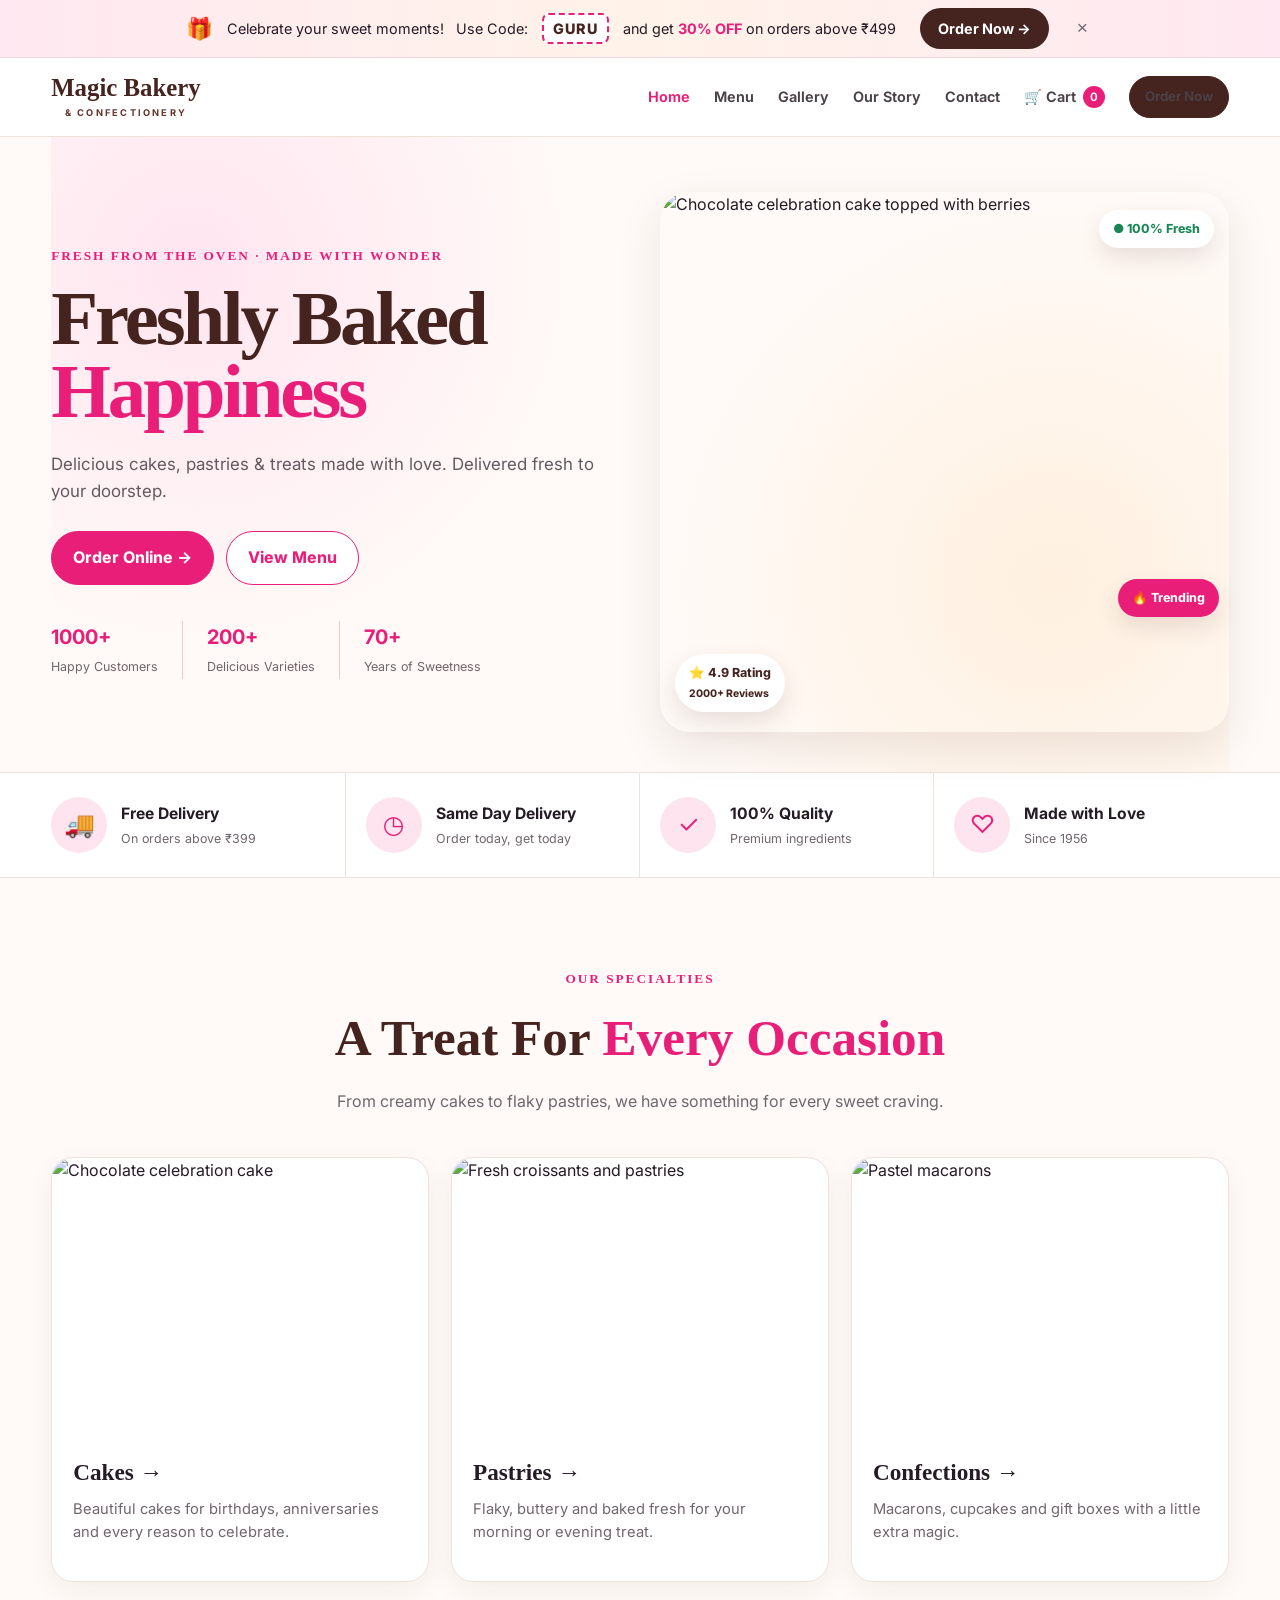
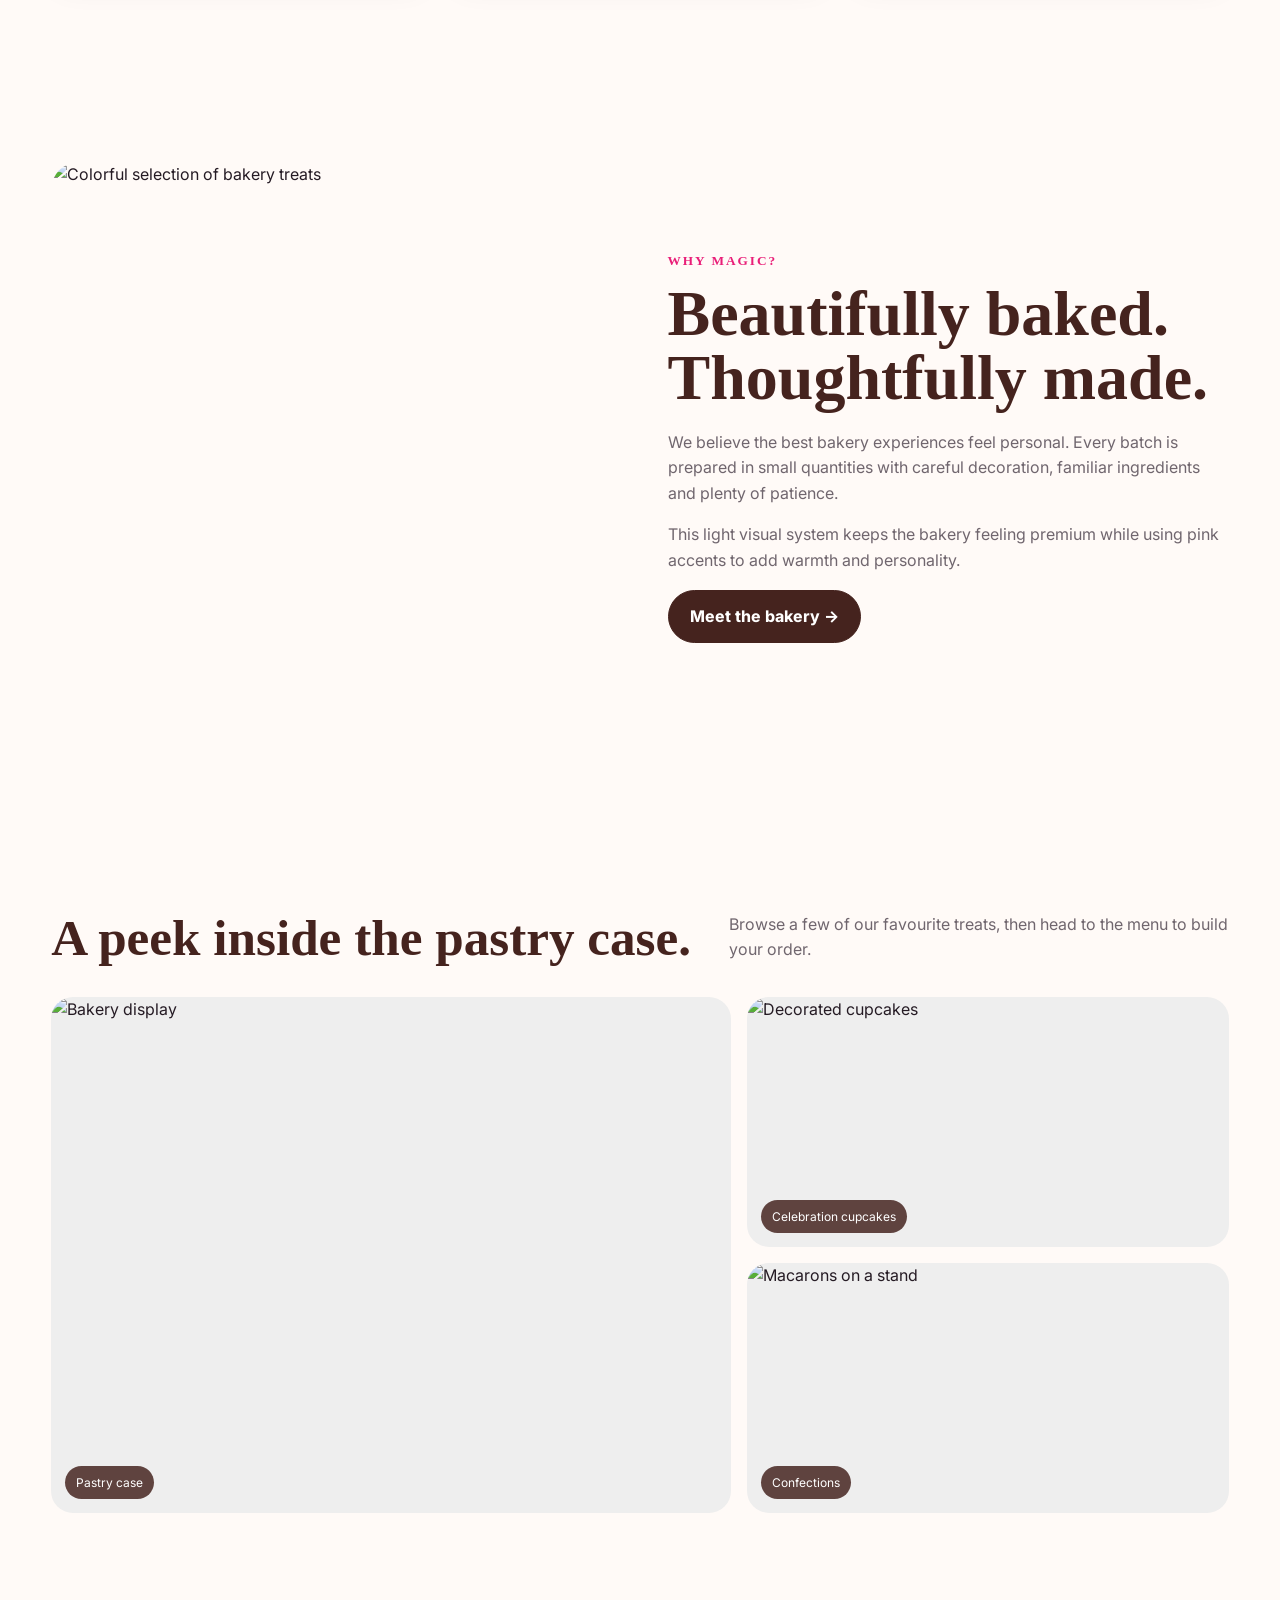
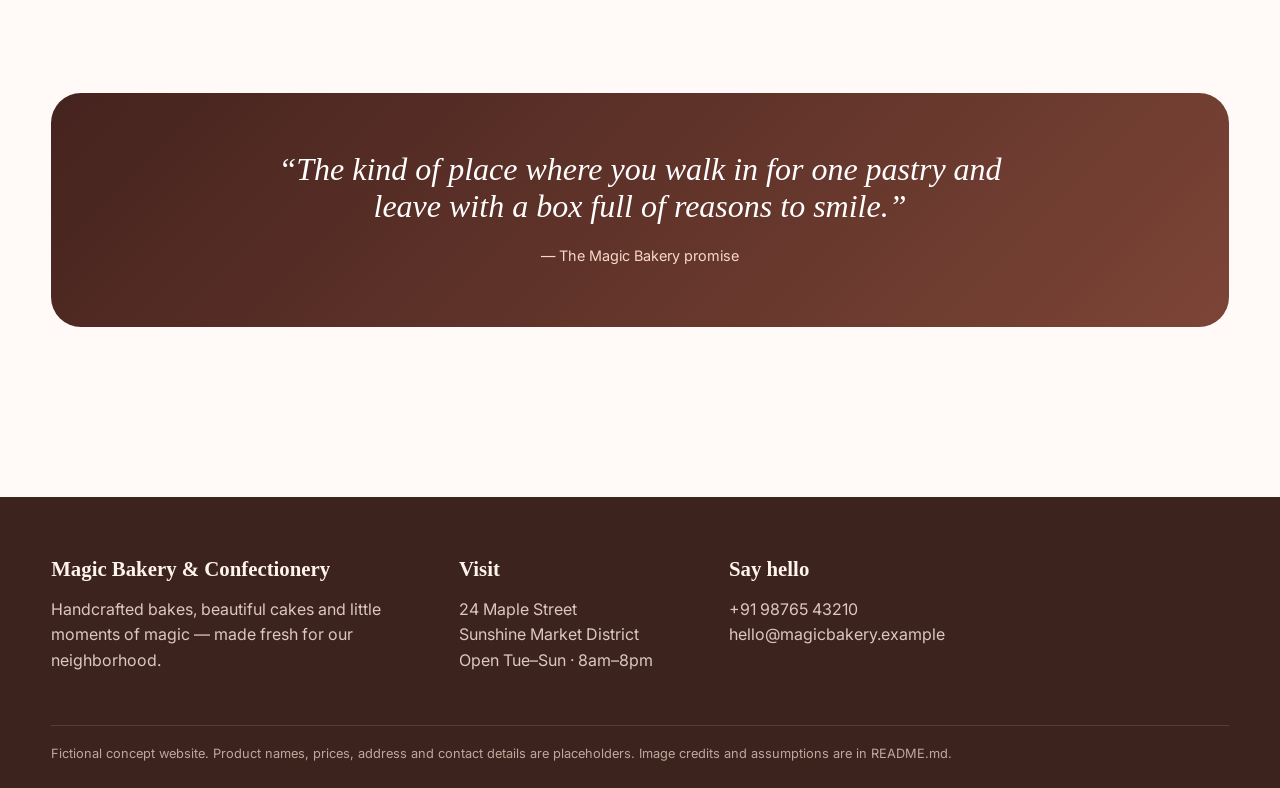
==== index.html @ f453bc84 "initial commit" ====
<!doctype html>
<html lang="en">

<head>
    <meta charset="utf-8">
    <meta name="viewport" content="width=device-width,initial-scale=1">
    <meta name="description"
        content="Magic Bakery & Confectionery — freshly baked happiness, cakes, pastries and sweet treats.">
    <title>Home | Magic Bakery & Confectionery</title>
    <link rel="preconnect" href="https://fonts.googleapis.com">
    <link rel="preconnect" href="https://fonts.gstatic.com" crossorigin>
    <link href="https://fonts.googleapis.com/css2?family=Inter:wght@400;500;600;700;800&display=swap" rel="stylesheet">
    <link rel="stylesheet" href="assets/styles.css">
</head>

<body>
    <div class="coupon-bar">
        <div class="container coupon-inner"><span class="coupon-icon">🎁</span><span>Celebrate your sweet moments!
                &nbsp; Use Code:</span><span class="coupon-code">GURU</span><span>and get <strong>30% OFF</strong> on
                orders above ₹499</span><a class="coupon-order" href="menu.html">Order Now →</a><button id="closeCoupon"
                class="coupon-close" aria-label="Close offer">×</button></div>
    </div>
    <header class="site-header">
        <nav class="nav container" aria-label="Main navigation">
            <a class="brand" href="index.html">Magic Bakery <small>& Confectionery</small></a><button class="nav-toggle"
                aria-label="Open menu" aria-expanded="false">☰</button>
            <div class="nav-links"><a class="active" href="index.html">Home</a><a class="" href="menu.html">Menu</a><a
                    class="" href="gallery.html">Gallery</a><a class="" href="about.html">Our Story</a><a class=""
                    href="contact.html">Contact</a><a class="cart-link " href="cart.html">🛒 Cart <span
                        class="cart-count">0</span></a><a class="btn small" href="contact.html">Order Now</a></div>
        </nav>
    </header>
    <main>
        <section class="hero container">
            <div class="hero-copy">
                <div class="eyebrow">Fresh from the oven · Made with wonder</div>
                <h1>Freshly Baked <em>Happiness</em></h1>
                <p>Delicious cakes, pastries & treats made with love. Delivered fresh to your doorstep.</p>
                <div class="actions"><a class="btn pink" href="menu.html">Order Online →</a><a class="btn alt"
                        href="menu.html">View Menu</a></div>
                <div class="stats">
                    <div class="stat"><strong>1000+</strong><span>Happy Customers</span></div>
                    <div class="stat"><strong>200+</strong><span>Delicious Varieties</span></div>
                    <div class="stat"><strong>70+</strong><span>Years of Sweetness</span></div>
                </div>
            </div>
            <div class="hero-visual"><img
                    src="https://images.pexels.com/photos/21820905/pexels-photo-21820905.jpeg?cs=srgb&dl=pexels-beyza-555707524-21820905.jpg&fm=jpg"
                    alt="Chocolate celebration cake topped with berries"><span class="badge fresh">● 100%
                    Fresh</span><span class="badge trending">🔥 Trending</span><span class="badge rating">⭐ 4.9
                    Rating<br><small>2000+ Reviews</small></span></div>
        </section>
        <section class="benefits">
            <div class="container benefit-grid">
                <div class="benefit">
                    <div class="benefit-icon">🚚</div>
                    <div><strong>Free Delivery</strong><span>On orders above ₹399</span></div>
                </div>
                <div class="benefit">
                    <div class="benefit-icon">◷</div>
                    <div><strong>Same Day Delivery</strong><span>Order today, get today</span></div>
                </div>
                <div class="benefit">
                    <div class="benefit-icon">✓</div>
                    <div><strong>100% Quality</strong><span>Premium ingredients</span></div>
                </div>
                <div class="benefit">
                    <div class="benefit-icon">♡</div>
                    <div><strong>Made with Love</strong><span>Since 1956</span></div>
                </div>
            </div>
        </section>
        <section class="section container">
            <div class="kicker">
                <div class="eyebrow">Our Specialties</div>
                <h2>A Treat For <span>Every Occasion</span></h2>
                <p>From creamy cakes to flaky pastries, we have something for every sweet craving.</p>
            </div>
            <div class="cards">
                <article class="card"><img
                        src="https://images.pexels.com/photos/21820905/pexels-photo-21820905.jpeg?cs=srgb&dl=pexels-beyza-555707524-21820905.jpg&fm=jpg"
                        alt="Chocolate celebration cake">
                    <div class="card-body">
                        <h3>Cakes →</h3>
                        <p>Beautiful cakes for birthdays, anniversaries and every reason to celebrate.</p>
                    </div>
                </article>
                <article class="card"><img
                        src="https://images.pexels.com/photos/34104123/pexels-photo-34104123.png?cs=srgb&dl=pexels-aleson-padilha-945919991-34104123.jpg&fm=jpg"
                        alt="Fresh croissants and pastries">
                    <div class="card-body">
                        <h3>Pastries →</h3>
                        <p>Flaky, buttery and baked fresh for your morning or evening treat.</p>
                    </div>
                </article>
                <article class="card"><img
                        src="https://images.pexels.com/photos/8601847/pexels-photo-8601847.jpeg?cs=srgb&dl=pexels-76505859-8601847.jpg&fm=jpg"
                        alt="Pastel macarons">
                    <div class="card-body">
                        <h3>Confections →</h3>
                        <p>Macarons, cupcakes and gift boxes with a little extra magic.</p>
                    </div>
                </article>
            </div>
        </section>
        <section class="section container">
            <div class="feature"><img
                    src="https://images.pexels.com/photos/8253100/pexels-photo-8253100.jpeg?cs=srgb&dl=pexels-danielnouri-8253100.jpg&fm=jpg"
                    alt="Colorful selection of bakery treats">
                <div class="feature-copy">
                    <div class="eyebrow">Why Magic?</div>
                    <h2>Beautifully baked. Thoughtfully made.</h2>
                    <p>We believe the best bakery experiences feel personal. Every batch is prepared in small quantities
                        with careful decoration, familiar ingredients and plenty of patience.</p>
                    <p>This light visual system keeps the bakery feeling premium while using pink accents to add warmth
                        and personality.</p><a class="btn" href="about.html">Meet the bakery →</a>
                </div>
            </div>
        </section>
        <section class="section container">
            <div class="section-head">
                <h2>A peek inside the pastry case.</h2>
                <p>Browse a few of our favourite treats, then head to the menu to build your order.</p>
            </div>
            <div class="gallery">
                <figure><img
                        src="https://images.pexels.com/photos/8253100/pexels-photo-8253100.jpeg?cs=srgb&dl=pexels-danielnouri-8253100.jpg&fm=jpg"
                        alt="Bakery display">
                    <figcaption>Pastry case</figcaption>
                </figure>
                <figure><img
                        src="https://images.pexels.com/photos/3983706/pexels-photo-3983706.jpeg?cs=srgb&dl=pexels-gustavo-fring-3983706.jpg&fm=jpg"
                        alt="Decorated cupcakes">
                    <figcaption>Celebration cupcakes</figcaption>
                </figure>
                <figure><img
                        src="https://images.pexels.com/photos/575586/pexels-photo-575586.jpeg?cs=srgb&dl=pexels-mat-brown-150387-575586.jpg&fm=jpg"
                        alt="Macarons on a stand">
                    <figcaption>Confections</figcaption>
                </figure>
            </div>
        </section>
        <section class="section container">
            <div class="quote">
                <p>“The kind of place where you walk in for one pastry and leave with a box full of reasons to smile.”
                </p><span>— The Magic Bakery promise</span>
            </div>
        </section>
    </main>
    <footer class="footer">
        <div class="container footer-grid">
            <div>
                <h3>Magic Bakery & Confectionery</h3>
                <p>Handcrafted bakes, beautiful cakes and little moments of magic — made fresh for our neighborhood.</p>
            </div>
            <div>
                <h3>Visit</h3>
                <p>24 Maple Street<br>Sunshine Market District<br>Open Tue–Sun · 8am–8pm</p>
            </div>
            <div>
                <h3>Say hello</h3>
                <p><a href="tel:+919876543210">+91 98765 43210</a><br><a
                        href="mailto:hello@magicbakery.example">hello@magicbakery.example</a></p>
            </div>
        </div>
        <div class="container footer-bottom">Fictional concept website. Product names, prices, address and contact
            details are placeholders. Image credits and assumptions are in README.md.</div>
    </footer>
    <script src="assets/script.js"></script>
</body>

</html>
---- assets/styles.css ----
:root{
  --bg:#fffaf7;--paper:#ffffff;--paper-2:#fff5f2;--text:#251b24;--muted:#70666e;
  --brown:#65362c;--brown-dark:#45231e;--pink:#e91e78;--pink-soft:#fde4ef;
  --gold:#d89b3d;--line:#eee2dc;--success:#198754;--shadow:0 16px 45px rgba(69,35,30,.10);
  --radius:22px
}
*{box-sizing:border-box}html{scroll-behavior:smooth}body{margin:0;background:var(--bg);color:var(--text);font-family:Inter,system-ui,-apple-system,"Segoe UI",sans-serif;line-height:1.6}
h1,h2,h3,.brand,.eyebrow{font-family:Georgia,"Times New Roman",serif}h1,h2,h3,p{margin-top:0}a{color:inherit;text-decoration:none}img{display:block;width:100%;object-fit:cover}
.container{width:min(1180px,92%);margin:auto}

/* Promotional strip */
.coupon-bar{background:linear-gradient(90deg,#ffe8f1,#fff3e9,#ffe8f1);border-bottom:1px solid #f3d5df;min-height:58px;display:flex;align-items:center}
.coupon-inner{display:flex;justify-content:center;align-items:center;gap:14px;text-align:center;font-size:.9rem}.coupon-icon{font-size:1.35rem}.coupon-code{border:2px dashed var(--pink);border-radius:7px;padding:2px 9px;font-weight:800;color:var(--brown-dark);letter-spacing:.06em;background:#fff}.coupon-bar strong{color:var(--pink)}.coupon-order{padding:9px 18px;border-radius:999px;background:var(--brown-dark);color:#fff;font-weight:700;margin-left:10px}
.coupon-close{border:0;background:none;font-size:1.2rem;color:var(--muted);cursor:pointer;margin-left:8px}

/* Navigation */
.site-header{position:sticky;top:0;z-index:30;background:rgba(255,255,255,.96);backdrop-filter:blur(14px);border-bottom:1px solid var(--line)}
.nav{min-height:78px;display:flex;align-items:center;justify-content:space-between;gap:20px}.brand{font-size:1.55rem;font-weight:700;color:var(--brown-dark);line-height:1}.brand small{display:block;text-align:center;font:700 .58rem Inter,sans-serif;letter-spacing:.24em;text-transform:uppercase;color:var(--brown);margin-top:6px}
.nav-links{display:flex;gap:24px;align-items:center;font-size:.9rem}.nav-links a{color:#4b4249;font-weight:650}.nav-links a:hover,.nav-links a.active{color:var(--pink)}
.nav-toggle{display:none;border:0;background:none;font-size:1.6rem;color:var(--brown-dark)}.cart-link{display:inline-flex!important;align-items:center;gap:7px}.cart-count{min-width:22px;height:22px;padding:0 6px;border-radius:50%;background:var(--pink);color:#fff;text-align:center;font-size:.72rem;line-height:22px}

/* Buttons */
.btn{display:inline-flex;align-items:center;justify-content:center;gap:8px;padding:13px 21px;border-radius:999px;background:var(--brown-dark);color:#fff;font-weight:750;border:1px solid var(--brown-dark);transition:.2s ease;cursor:pointer}.btn:hover{transform:translateY(-2px);box-shadow:0 10px 24px rgba(69,35,30,.16)}.btn.alt{background:#fff;color:var(--pink);border-color:var(--pink)}.btn.small{padding:9px 15px;font-size:.83rem}.btn.pink{background:var(--pink);border-color:var(--pink)}

/* Hero */
.hero{min-height:580px;display:grid;grid-template-columns:1fr 1fr;align-items:center;gap:40px;padding:55px 0 40px;background:radial-gradient(circle at 12% 20%,#ffe5f0 0,transparent 34%),radial-gradient(circle at 85% 70%,#fff0df 0,transparent 35%)}
.hero-copy{padding:25px 0}.eyebrow{font-size:.83rem;letter-spacing:.15em;text-transform:uppercase;color:var(--pink);font-weight:800}.hero h1{font-size:clamp(3.3rem,6vw,5.7rem);line-height:.96;margin:15px 0 22px;letter-spacing:-.04em;color:var(--brown-dark)}.hero h1 em{font-style:normal;color:var(--pink)}.hero p{font-size:1.06rem;color:#645960;max-width:590px}.actions{display:flex;gap:12px;flex-wrap:wrap;margin-top:26px}.stats{display:flex;gap:0;margin-top:36px}.stat{padding:0 24px;border-right:1px solid #e4cfc7}.stat:first-child{padding-left:0}.stat:last-child{border-right:0}.stat strong{display:block;font-size:1.25rem;color:var(--pink)}.stat span{font-size:.78rem;color:var(--muted)}
.hero-visual{position:relative}.hero-visual img{height:540px;border-radius:30px;box-shadow:var(--shadow)}.badge{position:absolute;background:#fff;border-radius:999px;padding:9px 14px;box-shadow:0 10px 25px rgba(69,35,30,.12);font-size:.78rem;font-weight:750}.badge.fresh{right:15px;top:18px;color:var(--success)}.badge.rating{left:15px;bottom:20px;color:var(--brown-dark)}.badge.trending{right:10px;bottom:115px;background:var(--pink);color:#fff}

/* Benefits */
.benefits{background:#fff;border-top:1px solid var(--line);border-bottom:1px solid var(--line)}.benefit-grid{display:grid;grid-template-columns:repeat(4,1fr)}.benefit{display:flex;align-items:center;gap:14px;padding:24px 20px;border-right:1px solid var(--line)}.benefit:first-child{padding-left:0}.benefit:last-child{border-right:0}.benefit-icon{width:56px;height:56px;flex:0 0 56px;border-radius:50%;display:grid;place-items:center;background:var(--pink-soft);color:var(--pink);font-size:1.55rem}.benefit strong{display:block;font-size:.98rem}.benefit span{display:block;color:var(--muted);font-size:.78rem;margin-top:2px}

/* Sections / cards */
.section{padding:90px 0}.section-head{display:flex;justify-content:space-between;align-items:end;gap:30px;margin-bottom:34px}.section-head h2{font-size:clamp(2.3rem,4vw,3.8rem);line-height:1;margin:0;color:var(--brown-dark)}.section-head p{max-width:500px;color:var(--muted);margin:0}
.kicker{text-align:center;margin-bottom:42px}.kicker h2{font-size:clamp(2.4rem,4vw,3.8rem);margin:8px 0 10px;color:var(--brown-dark)}.kicker h2 span{color:var(--pink)}.kicker p{color:var(--muted);max-width:640px;margin:auto}
.cards{display:grid;grid-template-columns:repeat(3,1fr);gap:22px}.card{background:var(--paper);border:1px solid var(--line);border-radius:var(--radius);overflow:hidden;box-shadow:0 8px 28px rgba(69,35,30,.055)}.card img{height:275px}.card-body{padding:21px}.card-body h3{font-size:1.45rem;margin-bottom:7px}.card-body p{color:var(--muted);font-size:.92rem}.price{font-weight:800;color:var(--pink)}
.feature{display:grid;grid-template-columns:1fr 1fr;gap:55px;align-items:center}.feature img{height:570px;border-radius:28px}.feature-copy h2{font-size:clamp(2.4rem,5vw,4.2rem);line-height:1;margin:10px 0 20px;color:var(--brown-dark)}.feature-copy p{color:var(--muted)}
.quote{background:linear-gradient(135deg,var(--brown-dark),#7c4436);color:#fff;border-radius:30px;padding:58px;text-align:center}.quote p{font:italic 2rem Georgia;max-width:760px;margin:0 auto 18px}.quote span{color:#f8d9c9;font-size:.9rem}

/* Gallery */
.page-hero{padding:85px 0 50px}.page-hero h1{font-size:clamp(3rem,7vw,5.6rem);line-height:.95;margin:12px 0;color:var(--brown-dark)}.page-hero p{max-width:700px;color:var(--muted);font-size:1.05rem}.gallery{display:grid;grid-template-columns:repeat(12,1fr);gap:16px}.gallery figure{margin:0;overflow:hidden;border-radius:22px;position:relative;background:#eee}.gallery figure:nth-child(1){grid-column:span 7;grid-row:span 2}.gallery figure:nth-child(2){grid-column:span 5}.gallery figure:nth-child(3){grid-column:span 5}.gallery figure:nth-child(n+4){grid-column:span 4}.gallery img{height:100%;min-height:250px;transition:transform .35s}.gallery figure:hover img{transform:scale(1.035)}.gallery figcaption{position:absolute;left:14px;bottom:14px;background:rgba(69,35,30,.84);color:#fff;padding:7px 11px;border-radius:999px;font-size:.75rem}

/* Menu */
.filters{display:flex;gap:9px;flex-wrap:wrap;margin-bottom:28px}.filter{border:1px solid var(--line);background:#fff;padding:9px 15px;border-radius:999px;cursor:pointer;color:var(--muted);font-weight:700}.filter.active,.filter:hover{background:var(--pink);color:#fff;border-color:var(--pink)}
.product-grid{display:grid;grid-template-columns:repeat(3,1fr);gap:22px}.product-card{background:#fff;border:1px solid var(--line);border-radius:22px;overflow:hidden;display:flex;flex-direction:column;box-shadow:0 8px 28px rgba(69,35,30,.05)}.product-card img{height:245px}.product-body{padding:18px;display:flex;flex-direction:column;flex:1}.product-body h3{font-size:1.32rem;margin:0 0 5px}.product-body p{color:var(--muted);font-size:.9rem;margin-bottom:15px}.product-meta{margin-top:auto;display:flex;justify-content:space-between;align-items:center;gap:12px}.product-meta .btn{padding:9px 13px;font-size:.82rem}.hidden{display:none!important}

/* Contact + cart */
.notice{padding:14px 16px;background:#fff0e7;border:1px solid #f4d9ca;border-radius:14px;color:#65483a;font-size:.9rem}.contact-grid{display:grid;grid-template-columns:.9fr 1.1fr;gap:25px}.info-card,.form-card,.cart-list,.summary{background:#fff;border:1px solid var(--line);border-radius:26px;padding:30px}.info-row{padding:18px 0;border-bottom:1px solid var(--line)}.info-row:last-child{border-bottom:0}.info-row strong{display:block;margin-bottom:4px}.muted{color:var(--muted)}form{display:grid;gap:15px}label{font-weight:700;font-size:.9rem}input,textarea,select{width:100%;border:1px solid var(--line);border-radius:14px;padding:13px 14px;background:#fffdfc;color:var(--text);font:inherit}textarea{min-height:140px;resize:vertical}
.coupon-box{margin:18px 0 10px;padding:14px 15px;border:1px solid #f2d6e1;border-radius:18px;background:linear-gradient(180deg,#fffafd,#fff7f0)}.coupon-box label{display:block;margin-bottom:8px}.coupon-row{display:flex;gap:10px}.coupon-row input{flex:1}.coupon-row .btn{padding:11px 14px;font-size:.78rem}.coupon-status{margin:10px 0 0;color:var(--muted);font-size:.78rem}.coupon-status strong{color:var(--pink)}.coupon-status.valid{color:var(--success)}.coupon-status.invalid{color:var(--brown)}
.cart-layout{display:grid;grid-template-columns:1.35fr .65fr;gap:25px}.cart-list{padding:12px 24px}.cart-row{display:grid;grid-template-columns:88px 1fr auto;gap:16px;align-items:center;padding:18px 0;border-bottom:1px solid var(--line)}.cart-row:last-child{border-bottom:0}.cart-row img{width:88px;height:88px;border-radius:15px}.cart-row h3{margin:0 0 3px;font-size:1.15rem}.cart-row p{margin:0;color:var(--muted);font-size:.85rem}.qty{display:flex;align-items:center;gap:8px;margin-top:9px}.qty button{width:28px;height:28px;border:1px solid var(--line);background:#fff;border-radius:50%;cursor:pointer;color:var(--text)}.remove{border:0;background:none;color:var(--muted);cursor:pointer;font-size:.8rem;margin-top:5px}.summary{padding:26px;height:max-content;position:sticky;top:100px}.summary h2{margin-top:0}.summary-line{display:flex;justify-content:space-between;padding:10px 0;color:var(--muted)}.discount-line{color:var(--success);font-weight:700}.summary-total{display:flex;justify-content:space-between;border-top:1px solid var(--line);margin-top:10px;padding-top:16px;font-size:1.15rem;font-weight:800}.empty{text-align:center;padding:55px 20px}

/* Admin dashboard */
.admin-shell{display:grid;gap:24px}.admin-grid{display:grid;grid-template-columns:1.2fr .8fr;gap:24px}.admin-card{background:#fff;border:1px solid var(--line);border-radius:26px;padding:26px;box-shadow:0 8px 24px rgba(69,35,30,.04)}.admin-card h2{margin:0 0 18px;color:var(--brown-dark);font-size:1.9rem}.admin-table{width:100%;border-collapse:collapse;font-size:.92rem}.admin-table th,.admin-table td{padding:12px 10px;border-bottom:1px solid var(--line);text-align:left}.admin-table th{color:var(--muted);font-size:.72rem;letter-spacing:.12em;text-transform:uppercase}.admin-table td strong{color:var(--brown-dark)}.customer-list{display:grid;gap:16px}.customer-item{padding:16px;border:1px solid var(--line);border-radius:18px;background:#fffaf8}.customer-item h3{margin:0 0 8px;font-size:1.15rem}.customer-item p{margin:3px 0;color:var(--muted);font-size:.88rem}.order-form{display:grid;gap:18px}.input-grid{display:grid;grid-template-columns:repeat(2,minmax(0,1fr));gap:18px}.input-grid .full{grid-column:1 / -1}.order-form label{display:grid;gap:8px}.order-form input,.order-form textarea,.order-form select{background:#fffdfc}.admin-actions{display:flex;justify-content:flex-end}.admin-note{margin-top:12px}.saved-orders{margin-top:28px}.saved-orders h3{margin:0 0 12px;color:var(--brown-dark)}.saved-order-list{list-style:none;padding:0;margin:0;display:grid;gap:12px}.saved-order-list li{padding:14px 16px;border-radius:16px;border:1px solid var(--line);background:#fffaf9}.saved-order-list strong{display:block;margin-bottom:4px;color:var(--brown-dark)}.saved-order-list span{display:block;color:var(--muted);font-size:.82rem}

.footer{margin-top:80px;background:#3d231e;color:#fff4ed;padding:55px 0 24px}.footer-grid{display:grid;grid-template-columns:1.6fr 1fr 1fr 1fr;gap:40px}.footer p,.footer a{color:#dbc8be}.footer h3{font-size:1.3rem;margin-bottom:12px}.footer-brand-block{padding-right:20px}.footer-badges{display:flex;flex-wrap:wrap;gap:8px;margin-top:18px}.footer-badges span{display:inline-flex;padding:7px 10px;border-radius:999px;background:rgba(255,255,255,.08);border:1px solid rgba(255,255,255,.12);font-size:.7rem;font-weight:700;color:#f9e6dd;letter-spacing:.06em;text-transform:uppercase}.footer-links{list-style:none;padding:0;margin:0;display:grid;gap:8px}.footer-links a{color:#f2dfd7}.footer-bottom{border-top:1px solid rgba(255,255,255,.12);margin-top:35px;padding-top:18px;font-size:.8rem;color:#bca99c}

/* Responsive */
@media(max-width:920px){
 .nav-toggle{display:block}.nav-links{display:none;position:absolute;left:4%;right:4%;top:76px;background:#fff;border:1px solid var(--line);border-radius:18px;padding:15px;box-shadow:var(--shadow);flex-direction:column;align-items:stretch}.nav-links.open{display:flex}.nav-links a{padding:9px 6px}
 .hero,.feature,.contact-grid,.cart-layout,.admin-grid{grid-template-columns:1fr}.hero{padding-top:35px}.hero-visual{order:-1}.hero-visual img{height:430px}.stats{margin-bottom:15px}.benefit-grid{grid-template-columns:1fr 1fr}.benefit{border-bottom:1px solid var(--line)}.benefit:nth-child(2){border-right:0}.cards,.product-grid{grid-template-columns:1fr 1fr}.section{padding:75px 0}.section-head{display:block}.section-head p{margin-top:12px}.gallery{grid-template-columns:1fr 1fr}.gallery figure{grid-column:span 1!important;grid-row:span 1!important}.gallery img{height:260px}.summary{position:static}.footer-grid{grid-template-columns:1fr 1fr}.input-grid{grid-template-columns:1fr}.coupon-row{flex-direction:column}
}
@media(max-width:580px){
 .coupon-inner{gap:7px;font-size:.76rem}.coupon-order{display:none}.coupon-close{margin-left:0}.hero h1{font-size:3.4rem}.hero-visual img{height:370px}.stats{display:grid;grid-template-columns:repeat(3,1fr)}.stat{padding:0 10px;font-size:.7rem}.benefit-grid,.cards,.product-grid,.footer-grid{grid-template-columns:1fr}.benefit{border-right:0}.gallery{grid-template-columns:1fr}.gallery figure{grid-column:span 1!important}.gallery img{height:280px}.quote{padding:35px 22px}.quote p{font-size:1.45rem}.cart-row{grid-template-columns:70px 1fr}.cart-row>strong{grid-column:2}.cart-row img{width:70px;height:70px}.coupon-row .btn{width:100%}.footer-grid{grid-template-columns:1fr}.page-hero h1{font-size:2.7rem}.admin-card{padding:20px}.admin-card h2{font-size:1.5rem}.customer-item,.saved-order-list li{padding:12px 14px}
}
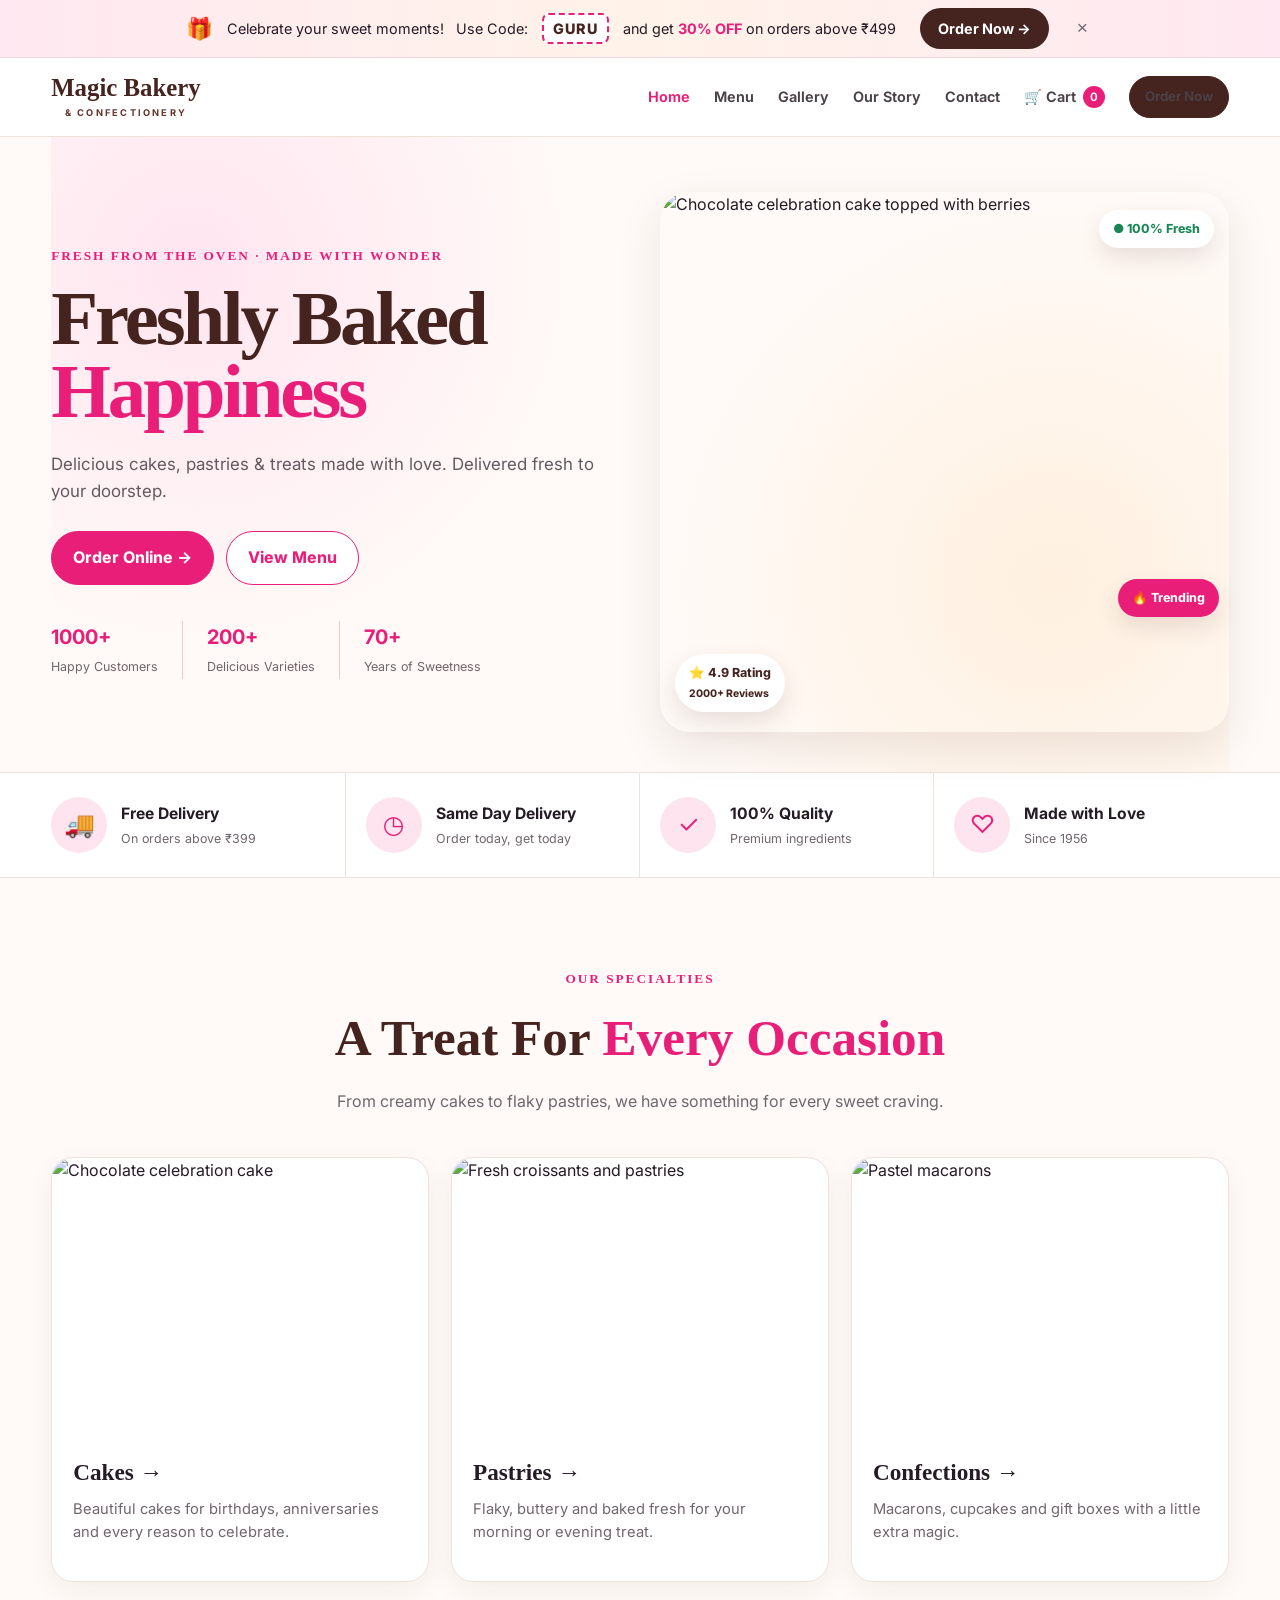
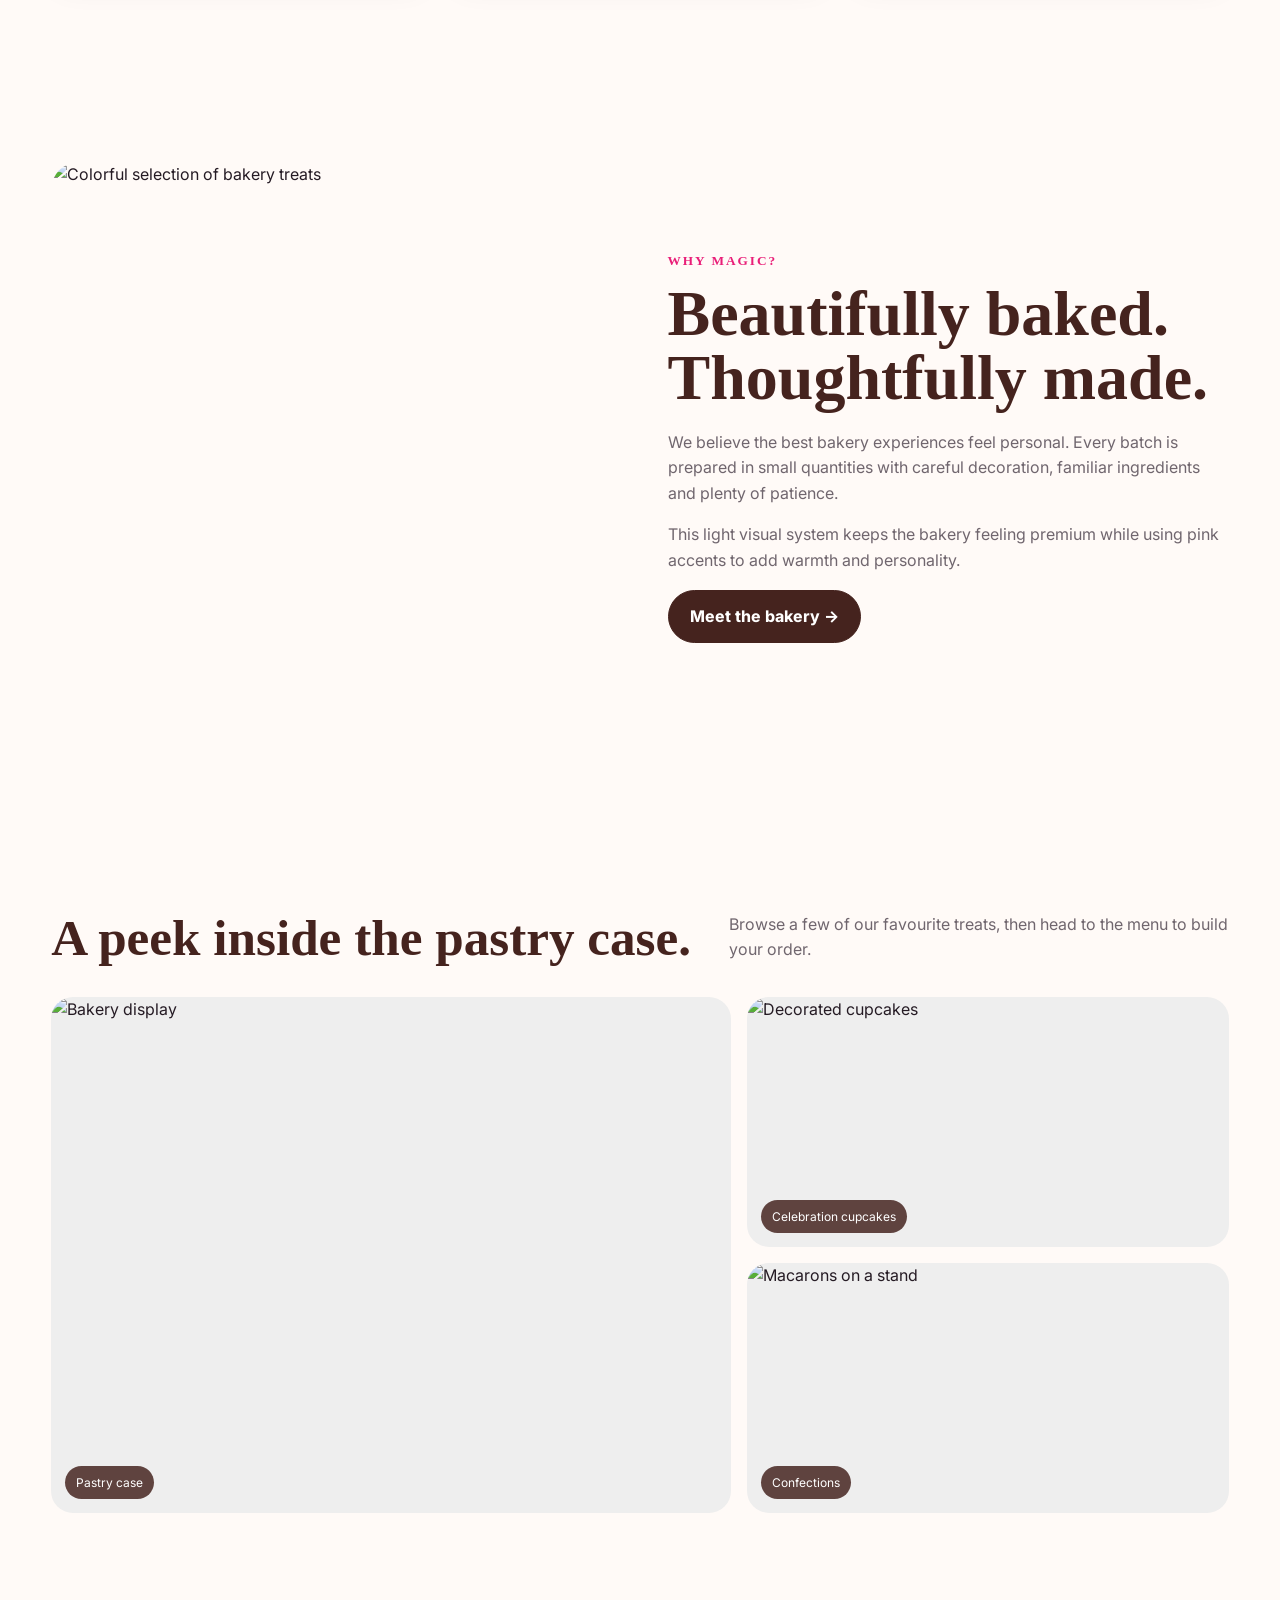
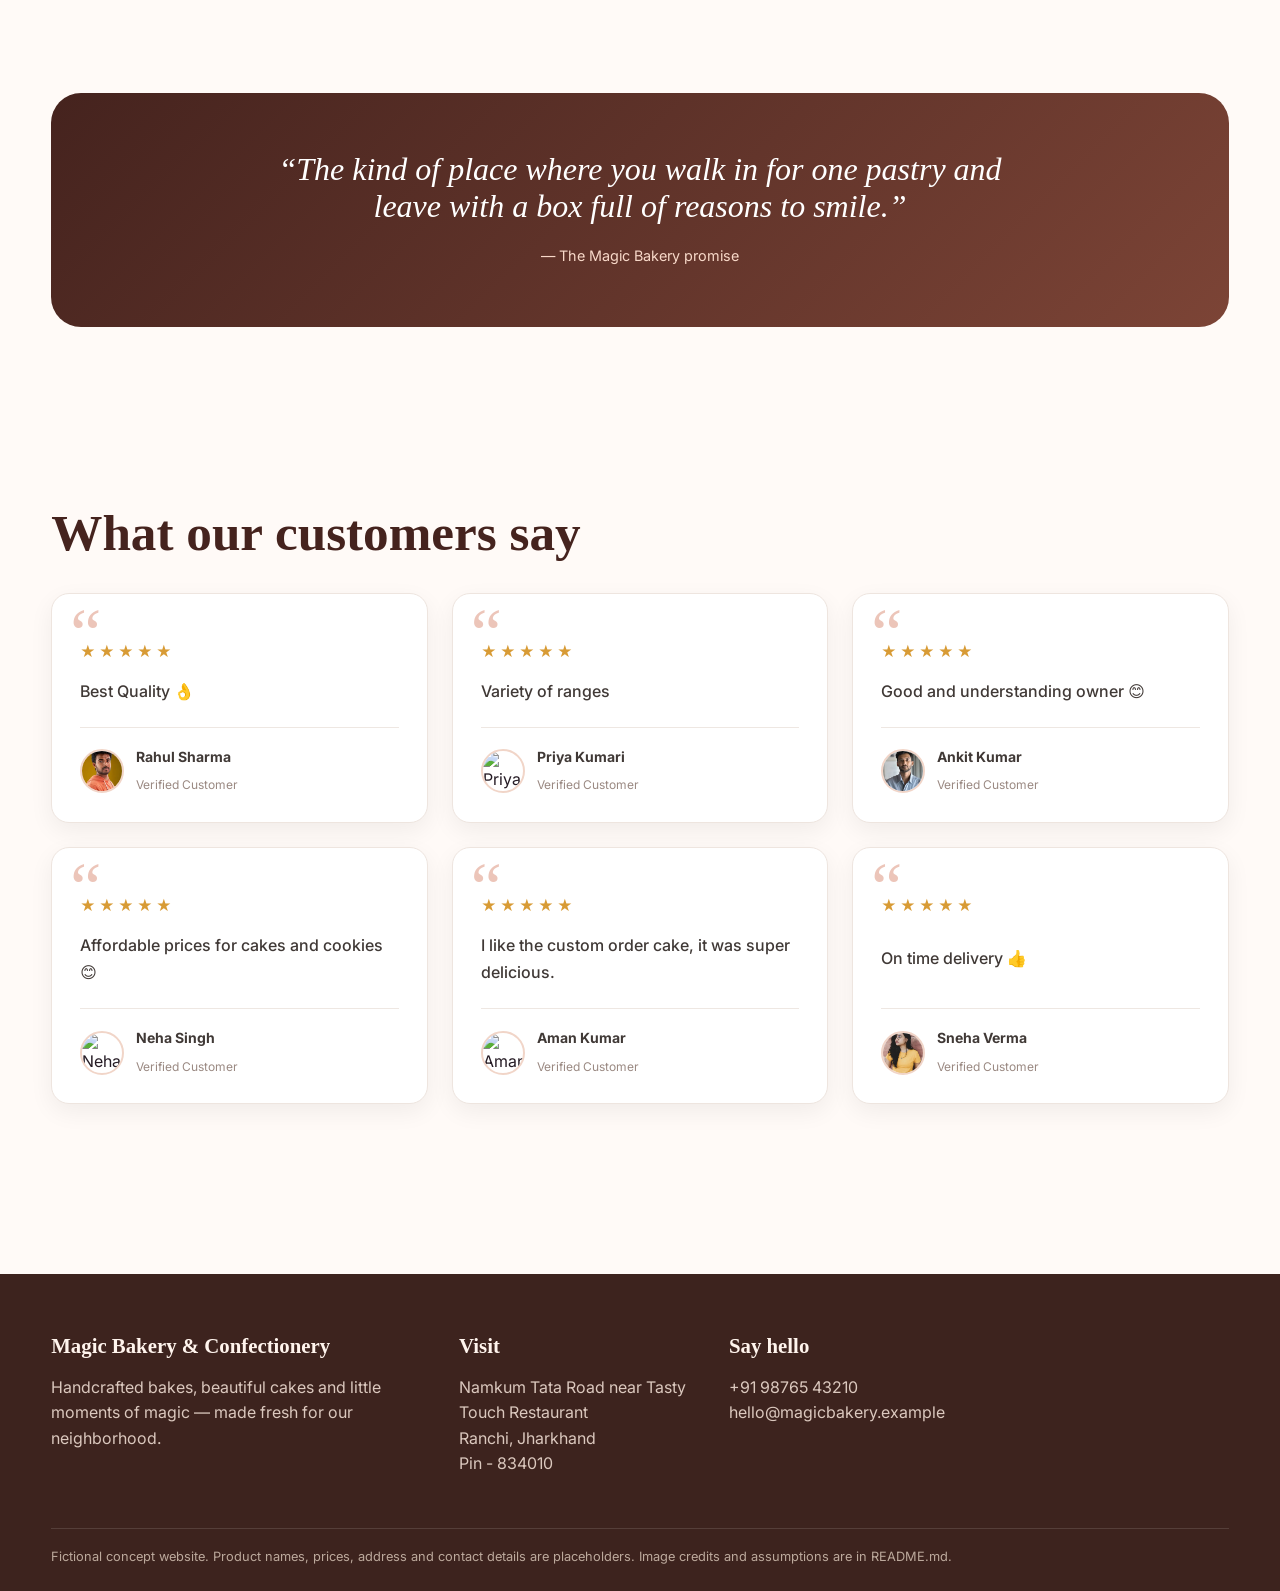
==== commit fd03efb4: "fix the project" ====
--- a/index.html
+++ b/index.html
@@ -146,6 +146,135 @@
                 </p><span>— The Magic Bakery promise</span>
             </div>
         </section>
+        <section class="section container">
+            <div class="reviews-wrap">
+                <div class="section-head reviews-head">
+                    <h2>What our customers say</h2>
+                </div>
+                <!-- <div class="reviews-grid">
+                    <div class="review-card"> Best Quality 👌</div>
+                    <div class="review-card">Varity of ranges</div>
+                    <div class="review-card">Good and understand owner 😊</div>
+                    <div class="review-card">Affordable Prices for cakes and cookies 😊</div>
+                    <div class="review-card">I like the custom order cake, it was super delicious</div>
+                    <div class="review-card">On time delivery👍</div>
+                </div> -->
+
+                <!-- ================================================= Testimonials ========================== -->
+
+                <div class="reviews-grid">
+
+                    <div class="review-card">
+                        <span class="quote-mark">“</span>
+
+                        <div class="review-stars">★★★★★</div>
+
+                        <p>Best Quality 👌</p>
+
+                        <div class="review-user">
+                            <img src="[data-uri]"
+                                alt="Rahul Sharma">
+                            <div>
+                                <h4>Rahul Sharma</h4>
+                                <span>Verified Customer</span>
+                            </div>
+                        </div>
+                    </div>
+
+
+                    <div class="review-card">
+                        <span class="quote-mark">“</span>
+
+                        <div class="review-stars">★★★★★</div>
+
+                        <p>Variety of ranges</p>
+
+                        <div class="review-user">
+                            <img src="https://th.bing.com/th/id/OIP.LDDHJ7-W6BaXAm4Sj7IEgAHaJQ?w=202&h=253&c=7&r=0&o=7&dpr=1.5&pid=1.7&rm=3"
+                                alt="Priya Kumari">
+                            <div>
+                                <h4>Priya Kumari</h4>
+                                <span>Verified Customer</span>
+                            </div>
+                        </div>
+                    </div>
+
+
+                    <div class="review-card">
+                        <span class="quote-mark">“</span>
+
+                        <div class="review-stars">★★★★★</div>
+
+                        <p>Good and understanding owner 😊</p>
+
+                        <div class="review-user">
+                            <img src="[data-uri]"
+                                alt="Ankit Kumar">
+                            <div>
+                                <h4>Ankit Kumar</h4>
+                                <span>Verified Customer</span>
+                            </div>
+                        </div>
+                    </div>
+
+
+                    <div class="review-card">
+                        <span class="quote-mark">“</span>
+
+                        <div class="review-stars">★★★★★</div>
+
+                        <p>Affordable prices for cakes and cookies 😊</p>
+
+                        <div class="review-user">
+                            <img src="https://th.bing.com/th/id/OIP.DlRBsqnSTyMpeo5MsmyeKQHaLG?w=202&h=303&c=7&r=0&o=7&dpr=1.5&pid=1.7&rm=3"
+                                alt="Neha Singh">
+                            <div>
+                                <h4>Neha Singh</h4>
+                                <span>Verified Customer</span>
+                            </div>
+                        </div>
+                    </div>
+
+
+                    <div class="review-card">
+                        <span class="quote-mark">“</span>
+
+                        <div class="review-stars">★★★★★</div>
+
+                        <p>I like the custom order cake, it was super delicious.</p>
+
+                        <div class="review-user">
+                            <img src="https://th.bing.com/th/id/OIP.DygjH0iCi6b39ShTMgkkzAHaHa?w=202&h=202&c=7&r=0&o=7&dpr=1.5&pid=1.7&rm=3"
+                                alt="Aman Kumar">
+                            <div>
+                                <h4>Aman Kumar</h4>
+                                <span>Verified Customer</span>
+                            </div>
+                        </div>
+                    </div>
+
+
+                    <div class="review-card">
+                        <span class="quote-mark">“</span>
+
+                        <div class="review-stars">★★★★★</div>
+
+                        <p>On time delivery 👍</p>
+
+                        <div class="review-user">
+                            <img src="[data-uri]"
+                                alt="Sneha Verma">
+                            <div>
+                                <h4>Sneha Verma</h4>
+                                <span>Verified Customer</span>
+                            </div>
+                        </div>
+                    </div>
+
+                </div>
+
+            </div>
+        </section>
     </main>
     <footer class="footer">
         <div class="container footer-grid">
@@ -155,7 +284,7 @@
             </div>
             <div>
                 <h3>Visit</h3>
-                <p>24 Maple Street<br>Sunshine Market District<br>Open Tue–Sun · 8am–8pm</p>
+                <p>Namkum Tata Road near Tasty Touch Restaurant<br>Ranchi, Jharkhand<br>Pin - 834010</p>
             </div>
             <div>
                 <h3>Say hello</h3>
--- a/assets/styles.css
+++ b/assets/styles.css
@@ -1,64 +1,1452 @@
-:root{
-  --bg:#fffaf7;--paper:#ffffff;--paper-2:#fff5f2;--text:#251b24;--muted:#70666e;
-  --brown:#65362c;--brown-dark:#45231e;--pink:#e91e78;--pink-soft:#fde4ef;
-  --gold:#d89b3d;--line:#eee2dc;--success:#198754;--shadow:0 16px 45px rgba(69,35,30,.10);
-  --radius:22px
-}
-*{box-sizing:border-box}html{scroll-behavior:smooth}body{margin:0;background:var(--bg);color:var(--text);font-family:Inter,system-ui,-apple-system,"Segoe UI",sans-serif;line-height:1.6}
-h1,h2,h3,.brand,.eyebrow{font-family:Georgia,"Times New Roman",serif}h1,h2,h3,p{margin-top:0}a{color:inherit;text-decoration:none}img{display:block;width:100%;object-fit:cover}
-.container{width:min(1180px,92%);margin:auto}
+:root {
+  --bg: #fffaf7;
+  --paper: #ffffff;
+  --paper-2: #fff5f2;
+  --text: #251b24;
+  --muted: #70666e;
+  --brown: #65362c;
+  --brown-dark: #45231e;
+  --pink: #e91e78;
+  --pink-soft: #fde4ef;
+  --gold: #d89b3d;
+  --line: #eee2dc;
+  --success: #198754;
+  --shadow: 0 16px 45px rgba(69, 35, 30, .10);
+  --radius: 22px
+}
+
+* {
+  box-sizing: border-box
+}
+
+html {
+  scroll-behavior: smooth
+}
+
+body {
+  margin: 0;
+  background: var(--bg);
+  color: var(--text);
+  font-family: Inter, system-ui, -apple-system, "Segoe UI", sans-serif;
+  line-height: 1.6
+}
+
+h1,
+h2,
+h3,
+.brand,
+.eyebrow {
+  font-family: Georgia, "Times New Roman", serif
+}
+
+h1,
+h2,
+h3,
+p {
+  margin-top: 0
+}
+
+a {
+  color: inherit;
+  text-decoration: none
+}
+
+img {
+  display: block;
+  width: 100%;
+  object-fit: cover
+}
+
+.container {
+  width: min(1180px, 92%);
+  margin: auto
+}
 
 /* Promotional strip */
-.coupon-bar{background:linear-gradient(90deg,#ffe8f1,#fff3e9,#ffe8f1);border-bottom:1px solid #f3d5df;min-height:58px;display:flex;align-items:center}
-.coupon-inner{display:flex;justify-content:center;align-items:center;gap:14px;text-align:center;font-size:.9rem}.coupon-icon{font-size:1.35rem}.coupon-code{border:2px dashed var(--pink);border-radius:7px;padding:2px 9px;font-weight:800;color:var(--brown-dark);letter-spacing:.06em;background:#fff}.coupon-bar strong{color:var(--pink)}.coupon-order{padding:9px 18px;border-radius:999px;background:var(--brown-dark);color:#fff;font-weight:700;margin-left:10px}
-.coupon-close{border:0;background:none;font-size:1.2rem;color:var(--muted);cursor:pointer;margin-left:8px}
+.coupon-bar {
+  background: linear-gradient(90deg, #ffe8f1, #fff3e9, #ffe8f1);
+  border-bottom: 1px solid #f3d5df;
+  min-height: 58px;
+  display: flex;
+  align-items: center
+}
+
+.coupon-inner {
+  display: flex;
+  justify-content: center;
+  align-items: center;
+  gap: 14px;
+  text-align: center;
+  font-size: .9rem
+}
+
+.coupon-icon {
+  font-size: 1.35rem
+}
+
+.coupon-code {
+  border: 2px dashed var(--pink);
+  border-radius: 7px;
+  padding: 2px 9px;
+  font-weight: 800;
+  color: var(--brown-dark);
+  letter-spacing: .06em;
+  background: #fff
+}
+
+.coupon-bar strong {
+  color: var(--pink)
+}
+
+.coupon-order {
+  padding: 9px 18px;
+  border-radius: 999px;
+  background: var(--brown-dark);
+  color: #fff;
+  font-weight: 700;
+  margin-left: 10px
+}
+
+.coupon-close {
+  border: 0;
+  background: none;
+  font-size: 1.2rem;
+  color: var(--muted);
+  cursor: pointer;
+  margin-left: 8px
+}
 
 /* Navigation */
-.site-header{position:sticky;top:0;z-index:30;background:rgba(255,255,255,.96);backdrop-filter:blur(14px);border-bottom:1px solid var(--line)}
-.nav{min-height:78px;display:flex;align-items:center;justify-content:space-between;gap:20px}.brand{font-size:1.55rem;font-weight:700;color:var(--brown-dark);line-height:1}.brand small{display:block;text-align:center;font:700 .58rem Inter,sans-serif;letter-spacing:.24em;text-transform:uppercase;color:var(--brown);margin-top:6px}
-.nav-links{display:flex;gap:24px;align-items:center;font-size:.9rem}.nav-links a{color:#4b4249;font-weight:650}.nav-links a:hover,.nav-links a.active{color:var(--pink)}
-.nav-toggle{display:none;border:0;background:none;font-size:1.6rem;color:var(--brown-dark)}.cart-link{display:inline-flex!important;align-items:center;gap:7px}.cart-count{min-width:22px;height:22px;padding:0 6px;border-radius:50%;background:var(--pink);color:#fff;text-align:center;font-size:.72rem;line-height:22px}
+.site-header {
+  position: sticky;
+  top: 0;
+  z-index: 30;
+  background: rgba(255, 255, 255, .96);
+  backdrop-filter: blur(14px);
+  border-bottom: 1px solid var(--line)
+}
+
+.nav {
+  min-height: 78px;
+  display: flex;
+  align-items: center;
+  justify-content: space-between;
+  gap: 20px
+}
+
+.brand {
+  font-size: 1.55rem;
+  font-weight: 700;
+  color: var(--brown-dark);
+  line-height: 1
+}
+
+.brand small {
+  display: block;
+  text-align: center;
+  font: 700 .58rem Inter, sans-serif;
+  letter-spacing: .24em;
+  text-transform: uppercase;
+  color: var(--brown);
+  margin-top: 6px
+}
+
+.nav-links {
+  display: flex;
+  gap: 24px;
+  align-items: center;
+  font-size: .9rem
+}
+
+.nav-links a {
+  color: #4b4249;
+  font-weight: 650
+}
+
+.nav-links a:hover,
+.nav-links a.active {
+  color: var(--pink)
+}
+
+.nav-toggle {
+  display: none;
+  border: 0;
+  background: none;
+  font-size: 1.6rem;
+  color: var(--brown-dark)
+}
+
+.cart-link {
+  display: inline-flex !important;
+  align-items: center;
+  gap: 7px
+}
+
+.cart-count {
+  min-width: 22px;
+  height: 22px;
+  padding: 0 6px;
+  border-radius: 50%;
+  background: var(--pink);
+  color: #fff;
+  text-align: center;
+  font-size: .72rem;
+  line-height: 22px
+}
 
 /* Buttons */
-.btn{display:inline-flex;align-items:center;justify-content:center;gap:8px;padding:13px 21px;border-radius:999px;background:var(--brown-dark);color:#fff;font-weight:750;border:1px solid var(--brown-dark);transition:.2s ease;cursor:pointer}.btn:hover{transform:translateY(-2px);box-shadow:0 10px 24px rgba(69,35,30,.16)}.btn.alt{background:#fff;color:var(--pink);border-color:var(--pink)}.btn.small{padding:9px 15px;font-size:.83rem}.btn.pink{background:var(--pink);border-color:var(--pink)}
+.btn {
+  display: inline-flex;
+  align-items: center;
+  justify-content: center;
+  gap: 8px;
+  padding: 13px 21px;
+  border-radius: 999px;
+  background: var(--brown-dark);
+  color: #fff;
+  font-weight: 750;
+  border: 1px solid var(--brown-dark);
+  transition: .2s ease;
+  cursor: pointer
+}
+
+.btn:hover {
+  transform: translateY(-2px);
+  box-shadow: 0 10px 24px rgba(69, 35, 30, .16)
+}
+
+.btn.alt {
+  background: #fff;
+  color: var(--pink);
+  border-color: var(--pink)
+}
+
+.btn.small {
+  padding: 9px 15px;
+  font-size: .83rem
+}
+
+.btn.pink {
+  background: var(--pink);
+  border-color: var(--pink)
+}
 
 /* Hero */
-.hero{min-height:580px;display:grid;grid-template-columns:1fr 1fr;align-items:center;gap:40px;padding:55px 0 40px;background:radial-gradient(circle at 12% 20%,#ffe5f0 0,transparent 34%),radial-gradient(circle at 85% 70%,#fff0df 0,transparent 35%)}
-.hero-copy{padding:25px 0}.eyebrow{font-size:.83rem;letter-spacing:.15em;text-transform:uppercase;color:var(--pink);font-weight:800}.hero h1{font-size:clamp(3.3rem,6vw,5.7rem);line-height:.96;margin:15px 0 22px;letter-spacing:-.04em;color:var(--brown-dark)}.hero h1 em{font-style:normal;color:var(--pink)}.hero p{font-size:1.06rem;color:#645960;max-width:590px}.actions{display:flex;gap:12px;flex-wrap:wrap;margin-top:26px}.stats{display:flex;gap:0;margin-top:36px}.stat{padding:0 24px;border-right:1px solid #e4cfc7}.stat:first-child{padding-left:0}.stat:last-child{border-right:0}.stat strong{display:block;font-size:1.25rem;color:var(--pink)}.stat span{font-size:.78rem;color:var(--muted)}
-.hero-visual{position:relative}.hero-visual img{height:540px;border-radius:30px;box-shadow:var(--shadow)}.badge{position:absolute;background:#fff;border-radius:999px;padding:9px 14px;box-shadow:0 10px 25px rgba(69,35,30,.12);font-size:.78rem;font-weight:750}.badge.fresh{right:15px;top:18px;color:var(--success)}.badge.rating{left:15px;bottom:20px;color:var(--brown-dark)}.badge.trending{right:10px;bottom:115px;background:var(--pink);color:#fff}
+.hero {
+  min-height: 580px;
+  display: grid;
+  grid-template-columns: 1fr 1fr;
+  align-items: center;
+  gap: 40px;
+  padding: 55px 0 40px;
+  background: radial-gradient(circle at 12% 20%, #ffe5f0 0, transparent 34%), radial-gradient(circle at 85% 70%, #fff0df 0, transparent 35%)
+}
+
+.hero-copy {
+  padding: 25px 0
+}
+
+.eyebrow {
+  font-size: .83rem;
+  letter-spacing: .15em;
+  text-transform: uppercase;
+  color: var(--pink);
+  font-weight: 800
+}
+
+.hero h1 {
+  font-size: clamp(3.3rem, 6vw, 5.7rem);
+  line-height: .96;
+  margin: 15px 0 22px;
+  letter-spacing: -.04em;
+  color: var(--brown-dark)
+}
+
+.hero h1 em {
+  font-style: normal;
+  color: var(--pink)
+}
+
+.hero p {
+  font-size: 1.06rem;
+  color: #645960;
+  max-width: 590px
+}
+
+.actions {
+  display: flex;
+  gap: 12px;
+  flex-wrap: wrap;
+  margin-top: 26px
+}
+
+.stats {
+  display: flex;
+  gap: 0;
+  margin-top: 36px
+}
+
+.stat {
+  padding: 0 24px;
+  border-right: 1px solid #e4cfc7
+}
+
+.stat:first-child {
+  padding-left: 0
+}
+
+.stat:last-child {
+  border-right: 0
+}
+
+.stat strong {
+  display: block;
+  font-size: 1.25rem;
+  color: var(--pink)
+}
+
+.stat span {
+  font-size: .78rem;
+  color: var(--muted)
+}
+
+.hero-visual {
+  position: relative
+}
+
+.hero-visual img {
+  height: 540px;
+  border-radius: 30px;
+  box-shadow: var(--shadow)
+}
+
+.badge {
+  position: absolute;
+  background: #fff;
+  border-radius: 999px;
+  padding: 9px 14px;
+  box-shadow: 0 10px 25px rgba(69, 35, 30, .12);
+  font-size: .78rem;
+  font-weight: 750
+}
+
+.badge.fresh {
+  right: 15px;
+  top: 18px;
+  color: var(--success)
+}
+
+.badge.rating {
+  left: 15px;
+  bottom: 20px;
+  color: var(--brown-dark)
+}
+
+.badge.trending {
+  right: 10px;
+  bottom: 115px;
+  background: var(--pink);
+  color: #fff
+}
 
 /* Benefits */
-.benefits{background:#fff;border-top:1px solid var(--line);border-bottom:1px solid var(--line)}.benefit-grid{display:grid;grid-template-columns:repeat(4,1fr)}.benefit{display:flex;align-items:center;gap:14px;padding:24px 20px;border-right:1px solid var(--line)}.benefit:first-child{padding-left:0}.benefit:last-child{border-right:0}.benefit-icon{width:56px;height:56px;flex:0 0 56px;border-radius:50%;display:grid;place-items:center;background:var(--pink-soft);color:var(--pink);font-size:1.55rem}.benefit strong{display:block;font-size:.98rem}.benefit span{display:block;color:var(--muted);font-size:.78rem;margin-top:2px}
+.benefits {
+  background: #fff;
+  border-top: 1px solid var(--line);
+  border-bottom: 1px solid var(--line)
+}
+
+.benefit-grid {
+  display: grid;
+  grid-template-columns: repeat(4, 1fr)
+}
+
+.benefit {
+  display: flex;
+  align-items: center;
+  gap: 14px;
+  padding: 24px 20px;
+  border-right: 1px solid var(--line)
+}
+
+.benefit:first-child {
+  padding-left: 0
+}
+
+.benefit:last-child {
+  border-right: 0
+}
+
+.benefit-icon {
+  width: 56px;
+  height: 56px;
+  flex: 0 0 56px;
+  border-radius: 50%;
+  display: grid;
+  place-items: center;
+  background: var(--pink-soft);
+  color: var(--pink);
+  font-size: 1.55rem
+}
+
+.benefit strong {
+  display: block;
+  font-size: .98rem
+}
+
+.benefit span {
+  display: block;
+  color: var(--muted);
+  font-size: .78rem;
+  margin-top: 2px
+}
 
 /* Sections / cards */
-.section{padding:90px 0}.section-head{display:flex;justify-content:space-between;align-items:end;gap:30px;margin-bottom:34px}.section-head h2{font-size:clamp(2.3rem,4vw,3.8rem);line-height:1;margin:0;color:var(--brown-dark)}.section-head p{max-width:500px;color:var(--muted);margin:0}
-.kicker{text-align:center;margin-bottom:42px}.kicker h2{font-size:clamp(2.4rem,4vw,3.8rem);margin:8px 0 10px;color:var(--brown-dark)}.kicker h2 span{color:var(--pink)}.kicker p{color:var(--muted);max-width:640px;margin:auto}
-.cards{display:grid;grid-template-columns:repeat(3,1fr);gap:22px}.card{background:var(--paper);border:1px solid var(--line);border-radius:var(--radius);overflow:hidden;box-shadow:0 8px 28px rgba(69,35,30,.055)}.card img{height:275px}.card-body{padding:21px}.card-body h3{font-size:1.45rem;margin-bottom:7px}.card-body p{color:var(--muted);font-size:.92rem}.price{font-weight:800;color:var(--pink)}
-.feature{display:grid;grid-template-columns:1fr 1fr;gap:55px;align-items:center}.feature img{height:570px;border-radius:28px}.feature-copy h2{font-size:clamp(2.4rem,5vw,4.2rem);line-height:1;margin:10px 0 20px;color:var(--brown-dark)}.feature-copy p{color:var(--muted)}
-.quote{background:linear-gradient(135deg,var(--brown-dark),#7c4436);color:#fff;border-radius:30px;padding:58px;text-align:center}.quote p{font:italic 2rem Georgia;max-width:760px;margin:0 auto 18px}.quote span{color:#f8d9c9;font-size:.9rem}
+.section {
+  padding: 90px 0
+}
+
+.section-head {
+  display: flex;
+  justify-content: space-between;
+  align-items: end;
+  gap: 30px;
+  margin-bottom: 34px
+}
+
+.section-head h2 {
+  font-size: clamp(2.3rem, 4vw, 3.8rem);
+  line-height: 1;
+  margin: 0;
+  color: var(--brown-dark)
+}
+
+.section-head p {
+  max-width: 500px;
+  color: var(--muted);
+  margin: 0
+}
+
+.kicker {
+  text-align: center;
+  margin-bottom: 42px
+}
+
+.kicker h2 {
+  font-size: clamp(2.4rem, 4vw, 3.8rem);
+  margin: 8px 0 10px;
+  color: var(--brown-dark)
+}
+
+.kicker h2 span {
+  color: var(--pink)
+}
+
+.kicker p {
+  color: var(--muted);
+  max-width: 640px;
+  margin: auto
+}
+
+.cards {
+  display: grid;
+  grid-template-columns: repeat(3, 1fr);
+  gap: 22px
+}
+
+.card {
+  background: var(--paper);
+  border: 1px solid var(--line);
+  border-radius: var(--radius);
+  overflow: hidden;
+  box-shadow: 0 8px 28px rgba(69, 35, 30, .055)
+}
+
+.card img {
+  height: 275px
+}
+
+.card-body {
+  padding: 21px
+}
+
+.card-body h3 {
+  font-size: 1.45rem;
+  margin-bottom: 7px
+}
+
+.card-body p {
+  color: var(--muted);
+  font-size: .92rem
+}
+
+.price {
+  font-weight: 800;
+  color: var(--pink)
+}
+
+.feature {
+  display: grid;
+  grid-template-columns: 1fr 1fr;
+  gap: 55px;
+  align-items: center
+}
+
+.feature img {
+  height: 570px;
+  border-radius: 28px
+}
+
+.feature-copy h2 {
+  font-size: clamp(2.4rem, 5vw, 4.2rem);
+  line-height: 1;
+  margin: 10px 0 20px;
+  color: var(--brown-dark)
+}
+
+.feature-copy p {
+  color: var(--muted)
+}
+
+.quote {
+  background: linear-gradient(135deg, var(--brown-dark), #7c4436);
+  color: #fff;
+  border-radius: 30px;
+  padding: 58px;
+  text-align: center
+}
+
+.quote p {
+  font: italic 2rem Georgia;
+  max-width: 760px;
+  margin: 0 auto 18px
+}
+
+.quote span {
+  color: #f8d9c9;
+  font-size: .9rem
+}
 
 /* Gallery */
-.page-hero{padding:85px 0 50px}.page-hero h1{font-size:clamp(3rem,7vw,5.6rem);line-height:.95;margin:12px 0;color:var(--brown-dark)}.page-hero p{max-width:700px;color:var(--muted);font-size:1.05rem}.gallery{display:grid;grid-template-columns:repeat(12,1fr);gap:16px}.gallery figure{margin:0;overflow:hidden;border-radius:22px;position:relative;background:#eee}.gallery figure:nth-child(1){grid-column:span 7;grid-row:span 2}.gallery figure:nth-child(2){grid-column:span 5}.gallery figure:nth-child(3){grid-column:span 5}.gallery figure:nth-child(n+4){grid-column:span 4}.gallery img{height:100%;min-height:250px;transition:transform .35s}.gallery figure:hover img{transform:scale(1.035)}.gallery figcaption{position:absolute;left:14px;bottom:14px;background:rgba(69,35,30,.84);color:#fff;padding:7px 11px;border-radius:999px;font-size:.75rem}
+.page-hero {
+  padding: 85px 0 50px
+}
+
+.page-hero h1 {
+  font-size: clamp(3rem, 7vw, 5.6rem);
+  line-height: .95;
+  margin: 12px 0;
+  color: var(--brown-dark)
+}
+
+.page-hero p {
+  max-width: 700px;
+  color: var(--muted);
+  font-size: 1.05rem
+}
+
+.gallery {
+  display: grid;
+  grid-template-columns: repeat(12, 1fr);
+  gap: 16px
+}
+
+.gallery figure {
+  margin: 0;
+  overflow: hidden;
+  border-radius: 22px;
+  position: relative;
+  background: #eee
+}
+
+.gallery figure:nth-child(1) {
+  grid-column: span 7;
+  grid-row: span 2
+}
+
+.gallery figure:nth-child(2) {
+  grid-column: span 5
+}
+
+.gallery figure:nth-child(3) {
+  grid-column: span 5
+}
+
+.gallery figure:nth-child(n+4) {
+  grid-column: span 4
+}
+
+.gallery img {
+  height: 100%;
+  min-height: 250px;
+  transition: transform .35s
+}
+
+.gallery figure:hover img {
+  transform: scale(1.035)
+}
+
+.gallery figcaption {
+  position: absolute;
+  left: 14px;
+  bottom: 14px;
+  background: rgba(69, 35, 30, .84);
+  color: #fff;
+  padding: 7px 11px;
+  border-radius: 999px;
+  font-size: .75rem
+}
 
 /* Menu */
-.filters{display:flex;gap:9px;flex-wrap:wrap;margin-bottom:28px}.filter{border:1px solid var(--line);background:#fff;padding:9px 15px;border-radius:999px;cursor:pointer;color:var(--muted);font-weight:700}.filter.active,.filter:hover{background:var(--pink);color:#fff;border-color:var(--pink)}
-.product-grid{display:grid;grid-template-columns:repeat(3,1fr);gap:22px}.product-card{background:#fff;border:1px solid var(--line);border-radius:22px;overflow:hidden;display:flex;flex-direction:column;box-shadow:0 8px 28px rgba(69,35,30,.05)}.product-card img{height:245px}.product-body{padding:18px;display:flex;flex-direction:column;flex:1}.product-body h3{font-size:1.32rem;margin:0 0 5px}.product-body p{color:var(--muted);font-size:.9rem;margin-bottom:15px}.product-meta{margin-top:auto;display:flex;justify-content:space-between;align-items:center;gap:12px}.product-meta .btn{padding:9px 13px;font-size:.82rem}.hidden{display:none!important}
+.filters {
+  display: flex;
+  gap: 9px;
+  flex-wrap: wrap;
+  margin-bottom: 28px
+}
+
+.filter {
+  border: 1px solid var(--line);
+  background: #fff;
+  padding: 9px 15px;
+  border-radius: 999px;
+  cursor: pointer;
+  color: var(--muted);
+  font-weight: 700
+}
+
+.filter.active,
+.filter:hover {
+  background: var(--pink);
+  color: #fff;
+  border-color: var(--pink)
+}
+
+.product-grid {
+  display: grid;
+  grid-template-columns: repeat(3, 1fr);
+  gap: 22px
+}
+
+.product-card {
+  background: #fff;
+  border: 1px solid var(--line);
+  border-radius: 22px;
+  overflow: hidden;
+  display: flex;
+  flex-direction: column;
+  box-shadow: 0 8px 28px rgba(69, 35, 30, .05)
+}
+
+.product-card img {
+  height: 245px
+}
+
+.product-body {
+  padding: 18px;
+  display: flex;
+  flex-direction: column;
+  flex: 1
+}
+
+.product-body h3 {
+  font-size: 1.32rem;
+  margin: 0 0 5px
+}
+
+.product-body p {
+  color: var(--muted);
+  font-size: .9rem;
+  margin-bottom: 15px
+}
+
+.product-meta {
+  margin-top: auto;
+  display: flex;
+  justify-content: space-between;
+  align-items: center;
+  gap: 12px
+}
+
+.product-meta .btn {
+  padding: 9px 13px;
+  font-size: .82rem
+}
+
+.hidden {
+  display: none !important
+}
 
 /* Contact + cart */
-.notice{padding:14px 16px;background:#fff0e7;border:1px solid #f4d9ca;border-radius:14px;color:#65483a;font-size:.9rem}.contact-grid{display:grid;grid-template-columns:.9fr 1.1fr;gap:25px}.info-card,.form-card,.cart-list,.summary{background:#fff;border:1px solid var(--line);border-radius:26px;padding:30px}.info-row{padding:18px 0;border-bottom:1px solid var(--line)}.info-row:last-child{border-bottom:0}.info-row strong{display:block;margin-bottom:4px}.muted{color:var(--muted)}form{display:grid;gap:15px}label{font-weight:700;font-size:.9rem}input,textarea,select{width:100%;border:1px solid var(--line);border-radius:14px;padding:13px 14px;background:#fffdfc;color:var(--text);font:inherit}textarea{min-height:140px;resize:vertical}
-.coupon-box{margin:18px 0 10px;padding:14px 15px;border:1px solid #f2d6e1;border-radius:18px;background:linear-gradient(180deg,#fffafd,#fff7f0)}.coupon-box label{display:block;margin-bottom:8px}.coupon-row{display:flex;gap:10px}.coupon-row input{flex:1}.coupon-row .btn{padding:11px 14px;font-size:.78rem}.coupon-status{margin:10px 0 0;color:var(--muted);font-size:.78rem}.coupon-status strong{color:var(--pink)}.coupon-status.valid{color:var(--success)}.coupon-status.invalid{color:var(--brown)}
-.cart-layout{display:grid;grid-template-columns:1.35fr .65fr;gap:25px}.cart-list{padding:12px 24px}.cart-row{display:grid;grid-template-columns:88px 1fr auto;gap:16px;align-items:center;padding:18px 0;border-bottom:1px solid var(--line)}.cart-row:last-child{border-bottom:0}.cart-row img{width:88px;height:88px;border-radius:15px}.cart-row h3{margin:0 0 3px;font-size:1.15rem}.cart-row p{margin:0;color:var(--muted);font-size:.85rem}.qty{display:flex;align-items:center;gap:8px;margin-top:9px}.qty button{width:28px;height:28px;border:1px solid var(--line);background:#fff;border-radius:50%;cursor:pointer;color:var(--text)}.remove{border:0;background:none;color:var(--muted);cursor:pointer;font-size:.8rem;margin-top:5px}.summary{padding:26px;height:max-content;position:sticky;top:100px}.summary h2{margin-top:0}.summary-line{display:flex;justify-content:space-between;padding:10px 0;color:var(--muted)}.discount-line{color:var(--success);font-weight:700}.summary-total{display:flex;justify-content:space-between;border-top:1px solid var(--line);margin-top:10px;padding-top:16px;font-size:1.15rem;font-weight:800}.empty{text-align:center;padding:55px 20px}
+.notice {
+  padding: 14px 16px;
+  background: #fff0e7;
+  border: 1px solid #f4d9ca;
+  border-radius: 14px;
+  color: #65483a;
+  font-size: .9rem
+}
+
+.contact-grid {
+  display: grid;
+  grid-template-columns: .9fr 1.1fr;
+  gap: 25px
+}
+
+.info-card,
+.form-card,
+.cart-list,
+.summary {
+  background: #fff;
+  border: 1px solid var(--line);
+  border-radius: 26px;
+  padding: 30px
+}
+
+.info-row {
+  padding: 18px 0;
+  border-bottom: 1px solid var(--line)
+}
+
+.info-row:last-child {
+  border-bottom: 0
+}
+
+.info-row strong {
+  display: block;
+  margin-bottom: 4px
+}
+
+.muted {
+  color: var(--muted)
+}
+
+form {
+  display: grid;
+  gap: 15px
+}
+
+label {
+  font-weight: 700;
+  font-size: .9rem
+}
+
+input,
+textarea,
+select {
+  width: 100%;
+  border: 1px solid var(--line);
+  border-radius: 14px;
+  padding: 13px 14px;
+  background: #fffdfc;
+  color: var(--text);
+  font: inherit
+}
+
+textarea {
+  min-height: 140px;
+  resize: vertical
+}
+
+.coupon-box {
+  margin: 18px 0 10px;
+  padding: 14px 15px;
+  border: 1px solid #f2d6e1;
+  border-radius: 18px;
+  background: linear-gradient(180deg, #fffafd, #fff7f0)
+}
+
+.coupon-box label {
+  display: block;
+  margin-bottom: 8px
+}
+
+.coupon-row {
+  display: flex;
+  gap: 10px
+}
+
+.coupon-row input {
+  flex: 1
+}
+
+.coupon-row .btn {
+  padding: 11px 14px;
+  font-size: .78rem
+}
+
+.coupon-status {
+  margin: 10px 0 0;
+  color: var(--muted);
+  font-size: .78rem
+}
+
+.coupon-status strong {
+  color: var(--pink)
+}
+
+.coupon-status.valid {
+  color: var(--success)
+}
+
+.coupon-status.invalid {
+  color: var(--brown)
+}
+
+.cart-layout {
+  display: grid;
+  grid-template-columns: 1.35fr .65fr;
+  gap: 25px
+}
+
+.cart-list {
+  padding: 12px 24px
+}
+
+.cart-row {
+  display: grid;
+  grid-template-columns: 88px 1fr auto;
+  gap: 16px;
+  align-items: center;
+  padding: 18px 0;
+  border-bottom: 1px solid var(--line)
+}
+
+.cart-row:last-child {
+  border-bottom: 0
+}
+
+.cart-row img {
+  width: 88px;
+  height: 88px;
+  border-radius: 15px
+}
+
+.cart-row h3 {
+  margin: 0 0 3px;
+  font-size: 1.15rem
+}
+
+.cart-row p {
+  margin: 0;
+  color: var(--muted);
+  font-size: .85rem
+}
+
+qty {
+  display: flex;
+  align-items: center;
+  gap: 8px;
+  margin-top: 9px
+}
+
+qty button {
+  width: 28px;
+  height: 28px;
+  border: 1px solid var(--line);
+  background: #fff;
+  border-radius: 50%;
+  cursor: pointer;
+  color: var(--text)
+}
+
+.remove {
+  border: 0;
+  background: none;
+  color: var(--muted);
+  cursor: pointer;
+  font-size: .8rem;
+  margin-top: 5px
+}
+
+.summary {
+  padding: 26px;
+  height: max-content;
+  position: sticky;
+  top: 100px
+}
+
+.summary h2 {
+  margin-top: 0
+}
+
+.summary-line {
+  display: flex;
+  justify-content: space-between;
+  padding: 10px 0;
+  color: var(--muted)
+}
+
+.discount-line {
+  color: var(--success);
+  font-weight: 700
+}
+
+.summary-total {
+  display: flex;
+  justify-content: space-between;
+  border-top: 1px solid var(--line);
+  margin-top: 10px;
+  padding-top: 16px;
+  font-size: 1.15rem;
+  font-weight: 800
+}
+
+.empty {
+  text-align: center;
+  padding: 55px 20px
+}
 
 /* Admin dashboard */
-.admin-shell{display:grid;gap:24px}.admin-grid{display:grid;grid-template-columns:1.2fr .8fr;gap:24px}.admin-card{background:#fff;border:1px solid var(--line);border-radius:26px;padding:26px;box-shadow:0 8px 24px rgba(69,35,30,.04)}.admin-card h2{margin:0 0 18px;color:var(--brown-dark);font-size:1.9rem}.admin-table{width:100%;border-collapse:collapse;font-size:.92rem}.admin-table th,.admin-table td{padding:12px 10px;border-bottom:1px solid var(--line);text-align:left}.admin-table th{color:var(--muted);font-size:.72rem;letter-spacing:.12em;text-transform:uppercase}.admin-table td strong{color:var(--brown-dark)}.customer-list{display:grid;gap:16px}.customer-item{padding:16px;border:1px solid var(--line);border-radius:18px;background:#fffaf8}.customer-item h3{margin:0 0 8px;font-size:1.15rem}.customer-item p{margin:3px 0;color:var(--muted);font-size:.88rem}.order-form{display:grid;gap:18px}.input-grid{display:grid;grid-template-columns:repeat(2,minmax(0,1fr));gap:18px}.input-grid .full{grid-column:1 / -1}.order-form label{display:grid;gap:8px}.order-form input,.order-form textarea,.order-form select{background:#fffdfc}.admin-actions{display:flex;justify-content:flex-end}.admin-note{margin-top:12px}.saved-orders{margin-top:28px}.saved-orders h3{margin:0 0 12px;color:var(--brown-dark)}.saved-order-list{list-style:none;padding:0;margin:0;display:grid;gap:12px}.saved-order-list li{padding:14px 16px;border-radius:16px;border:1px solid var(--line);background:#fffaf9}.saved-order-list strong{display:block;margin-bottom:4px;color:var(--brown-dark)}.saved-order-list span{display:block;color:var(--muted);font-size:.82rem}
-
-.footer{margin-top:80px;background:#3d231e;color:#fff4ed;padding:55px 0 24px}.footer-grid{display:grid;grid-template-columns:1.6fr 1fr 1fr 1fr;gap:40px}.footer p,.footer a{color:#dbc8be}.footer h3{font-size:1.3rem;margin-bottom:12px}.footer-brand-block{padding-right:20px}.footer-badges{display:flex;flex-wrap:wrap;gap:8px;margin-top:18px}.footer-badges span{display:inline-flex;padding:7px 10px;border-radius:999px;background:rgba(255,255,255,.08);border:1px solid rgba(255,255,255,.12);font-size:.7rem;font-weight:700;color:#f9e6dd;letter-spacing:.06em;text-transform:uppercase}.footer-links{list-style:none;padding:0;margin:0;display:grid;gap:8px}.footer-links a{color:#f2dfd7}.footer-bottom{border-top:1px solid rgba(255,255,255,.12);margin-top:35px;padding-top:18px;font-size:.8rem;color:#bca99c}
+.admin-shell {
+  display: grid;
+  gap: 24px
+}
+
+.admin-grid {
+  display: grid;
+  grid-template-columns: 1.2fr .8fr;
+  gap: 24px
+}
+
+.admin-card {
+  background: #fff;
+  border: 1px solid var(--line);
+  border-radius: 26px;
+  padding: 26px;
+  box-shadow: 0 8px 24px rgba(69, 35, 30, .04)
+}
+
+.admin-card h2 {
+  margin: 0 0 18px;
+  color: var(--brown-dark);
+  font-size: 1.9rem
+}
+
+.admin-table {
+  width: 100%;
+  border-collapse: collapse;
+  font-size: .92rem
+}
+
+.admin-table th,
+.admin-table td {
+  padding: 12px 10px;
+  border-bottom: 1px solid var(--line);
+  text-align: left
+}
+
+.admin-table th {
+  color: var(--muted);
+  font-size: .72rem;
+  letter-spacing: .12em;
+  text-transform: uppercase
+}
+
+.admin-table td strong {
+  color: var(--brown-dark)
+}
+
+.customer-list {
+  display: grid;
+  gap: 16px
+}
+
+.customer-item {
+  padding: 16px;
+  border: 1px solid var(--line);
+  border-radius: 18px;
+  background: #fffaf8
+}
+
+.customer-item h3 {
+  margin: 0 0 8px;
+  font-size: 1.15rem
+}
+
+.customer-item p {
+  margin: 3px 0;
+  color: var(--muted);
+  font-size: .88rem
+}
+
+.order-form {
+  display: grid;
+  gap: 18px
+}
+
+.input-grid {
+  display: grid;
+  grid-template-columns: repeat(2, minmax(0, 1fr));
+  gap: 18px
+}
+
+.input-grid .full {
+  grid-column: 1 / -1
+}
+
+.order-form label {
+  display: grid;
+  gap: 8px
+}
+
+.order-form input,
+.order-form textarea,
+.order-form select {
+  background: #fffdfc
+}
+
+.admin-actions {
+  display: flex;
+  justify-content: flex-end
+}
+
+.admin-note {
+  margin-top: 12px
+}
+
+.saved-orders {
+  margin-top: 28px
+}
+
+.saved-orders h3 {
+  margin: 0 0 12px;
+  color: var(--brown-dark)
+}
+
+.saved-order-list {
+  list-style: none;
+  padding: 0;
+  margin: 0;
+  display: grid;
+  gap: 12px
+}
+
+.saved-order-list li {
+  padding: 14px 16px;
+  border-radius: 16px;
+  border: 1px solid var(--line);
+  background: #fffaf9
+}
+
+.saved-order-list strong {
+  display: block;
+  margin-bottom: 4px;
+  color: var(--brown-dark)
+}
+
+.saved-order-list span {
+  display: block;
+  color: var(--muted);
+  font-size: .82rem
+}
+
+.footer {
+  margin-top: 80px;
+  background: #3d231e;
+  color: #fff4ed;
+  padding: 55px 0 24px
+}
+
+.footer-grid {
+  display: grid;
+  grid-template-columns: 1.6fr 1fr 1fr 1fr;
+  gap: 40px
+}
+
+.footer p,
+.footer a {
+  color: #dbc8be
+}
+
+.footer h3 {
+  font-size: 1.3rem;
+  margin-bottom: 12px
+}
+
+.footer-brand-block {
+  padding-right: 20px
+}
+
+.footer-badges {
+  display: flex;
+  flex-wrap: wrap;
+  gap: 8px;
+  margin-top: 18px
+}
+
+.footer-badges span {
+  display: inline-flex;
+  padding: 7px 10px;
+  border-radius: 999px;
+  background: rgba(255, 255, 255, .08);
+  border: 1px solid rgba(255, 255, 255, .12);
+  font-size: .7rem;
+  font-weight: 700;
+  color: #f9e6dd;
+  letter-spacing: .06em;
+  text-transform: uppercase
+}
+
+.footer-links {
+  list-style: none;
+  padding: 0;
+  margin: 0;
+  display: grid;
+  gap: 8px
+}
+
+.footer-links a {
+  color: #f2dfd7
+}
+
+.footer-bottom {
+  border-top: 1px solid rgba(255, 255, 255, .12);
+  margin-top: 35px;
+  padding-top: 18px;
+  font-size: .8rem;
+  color: #bca99c
+}
 
 /* Responsive */
-@media(max-width:920px){
- .nav-toggle{display:block}.nav-links{display:none;position:absolute;left:4%;right:4%;top:76px;background:#fff;border:1px solid var(--line);border-radius:18px;padding:15px;box-shadow:var(--shadow);flex-direction:column;align-items:stretch}.nav-links.open{display:flex}.nav-links a{padding:9px 6px}
- .hero,.feature,.contact-grid,.cart-layout,.admin-grid{grid-template-columns:1fr}.hero{padding-top:35px}.hero-visual{order:-1}.hero-visual img{height:430px}.stats{margin-bottom:15px}.benefit-grid{grid-template-columns:1fr 1fr}.benefit{border-bottom:1px solid var(--line)}.benefit:nth-child(2){border-right:0}.cards,.product-grid{grid-template-columns:1fr 1fr}.section{padding:75px 0}.section-head{display:block}.section-head p{margin-top:12px}.gallery{grid-template-columns:1fr 1fr}.gallery figure{grid-column:span 1!important;grid-row:span 1!important}.gallery img{height:260px}.summary{position:static}.footer-grid{grid-template-columns:1fr 1fr}.input-grid{grid-template-columns:1fr}.coupon-row{flex-direction:column}
-}
-@media(max-width:580px){
- .coupon-inner{gap:7px;font-size:.76rem}.coupon-order{display:none}.coupon-close{margin-left:0}.hero h1{font-size:3.4rem}.hero-visual img{height:370px}.stats{display:grid;grid-template-columns:repeat(3,1fr)}.stat{padding:0 10px;font-size:.7rem}.benefit-grid,.cards,.product-grid,.footer-grid{grid-template-columns:1fr}.benefit{border-right:0}.gallery{grid-template-columns:1fr}.gallery figure{grid-column:span 1!important}.gallery img{height:280px}.quote{padding:35px 22px}.quote p{font-size:1.45rem}.cart-row{grid-template-columns:70px 1fr}.cart-row>strong{grid-column:2}.cart-row img{width:70px;height:70px}.coupon-row .btn{width:100%}.footer-grid{grid-template-columns:1fr}.page-hero h1{font-size:2.7rem}.admin-card{padding:20px}.admin-card h2{font-size:1.5rem}.customer-item,.saved-order-list li{padding:12px 14px}
-}
+@media(max-width:920px) {
+  .nav-toggle {
+    display: block
+  }
+
+  .nav-links {
+    display: none;
+    position: absolute;
+    left: 4%;
+    right: 4%;
+    top: 76px;
+    background: #fff;
+    border: 1px solid var(--line);
+    border-radius: 18px;
+    padding: 15px;
+    box-shadow: var(--shadow);
+    flex-direction: column;
+    align-items: stretch
+  }
+
+  .nav-links.open {
+    display: flex
+  }
+
+  .nav-links a {
+    padding: 9px 6px
+  }
+
+  .hero,
+  .feature,
+  .contact-grid,
+  .cart-layout,
+  .admin-grid {
+    grid-template-columns: 1fr
+  }
+
+  .hero {
+    padding-top: 35px
+  }
+
+  .hero-visual {
+    order: -1
+  }
+
+  .hero-visual img {
+    height: 430px
+  }
+
+  .stats {
+    margin-bottom: 15px
+  }
+
+  .benefit-grid {
+    grid-template-columns: 1fr 1fr
+  }
+
+  .benefit {
+    border-bottom: 1px solid var(--line)
+  }
+
+  .benefit:nth-child(2) {
+    border-right: 0
+  }
+
+  .cards,
+  .product-grid {
+    grid-template-columns: 1fr 1fr
+  }
+
+  .section {
+    padding: 75px 0
+  }
+
+  .section-head {
+    display: block
+  }
+
+  .section-head p {
+    margin-top: 12px
+  }
+
+  .gallery {
+    grid-template-columns: 1fr 1fr
+  }
+
+  .gallery figure {
+    grid-column: span 1 !important;
+    grid-row: span 1 !important
+  }
+
+  .gallery img {
+    height: 260px
+  }
+
+  .summary {
+    position: static
+  }
+
+  .footer-grid {
+    grid-template-columns: 1fr 1fr
+  }
+
+  .input-grid {
+    grid-template-columns: 1fr
+  }
+
+  .coupon-row {
+    flex-direction: column
+  }
+}
+
+@media(max-width:580px) {
+  .coupon-inner {
+    gap: 7px;
+    font-size: .76rem
+  }
+
+  .coupon-order {
+    display: none
+  }
+
+  .coupon-close {
+    margin-left: 0
+  }
+
+  .hero h1 {
+    font-size: 3.4rem
+  }
+
+  .hero-visual img {
+    height: 370px
+  }
+
+  .stats {
+    display: grid;
+    grid-template-columns: repeat(3, 1fr)
+  }
+
+  .stat {
+    padding: 0 10px;
+    font-size: .7rem
+  }
+
+  .benefit-grid,
+  .cards,
+  .product-grid,
+  .footer-grid {
+    grid-template-columns: 1fr
+  }
+
+  .benefit {
+    border-right: 0
+  }
+
+  .gallery {
+    grid-template-columns: 1fr
+  }
+
+  .gallery figure {
+    grid-column: span 1 !important
+  }
+
+  .gallery img {
+    height: 280px
+  }
+
+  .quote {
+    padding: 35px 22px
+  }
+
+  .quote p {
+    font-size: 1.45rem
+  }
+
+  .cart-row {
+    grid-template-columns: 70px 1fr
+  }
+
+  .cart-row>strong {
+    grid-column: 2
+  }
+
+  .cart-row img {
+    width: 70px;
+    height: 70px
+  }
+
+  .coupon-row .btn {
+    width: 100%
+  }
+
+  .footer-grid {
+    grid-template-columns: 1fr
+  }
+
+  .page-hero h1 {
+    font-size: 2.7rem
+  }
+
+  .admin-card {
+    padding: 20px
+  }
+
+  .admin-card h2 {
+    font-size: 1.5rem
+  }
+
+  .customer-item,
+  .saved-order-list li {
+    padding: 12px 14px
+  }
+}
+
+.review-user {
+  display: flex;
+  align-items: center;
+  gap: 12px;
+
+  margin-top: 22px;
+  padding-top: 18px;
+
+  border-top: 1px solid #eee7e2;
+}
+
+.review-user img {
+  width: 44px;
+  height: 44px;
+
+  border-radius: 50%;
+  object-fit: cover;
+
+  border: 2px solid #f1d5c8;
+}
+
+.review-user h4 {
+  margin: 0 0 3px;
+
+  font-size: 14px;
+  font-weight: 700;
+  color: #403936;
+}
+
+.review-user span {
+  font-size: 12px;
+  color: #9a8982;
+}
+
+.reviews-grid {
+  display: grid;
+  grid-template-columns: repeat(3, 1fr);
+  gap: 24px;
+  margin-top: 35px;
+}
+
+.review-card {
+  position: relative;
+  background: #ffffff;
+  border: 1px solid #eee5df;
+  border-radius: 18px;
+  padding: 38px 28px 25px;
+  min-height: 190px;
+
+  display: flex;
+  flex-direction: column;
+  justify-content: space-between;
+
+  box-shadow: 0 8px 25px rgba(0, 0, 0, 0.06);
+  transition: all 0.3s ease;
+  overflow: hidden;
+}
+
+.review-card:hover {
+  transform: translateY(-5px);
+  box-shadow: 0 14px 35px rgba(0, 0, 0, 0.10);
+}
+
+.quote-mark {
+  position: absolute;
+  top: 5px;
+  left: 18px;
+
+  font-family: Georgia, serif;
+  font-size: 70px;
+  line-height: 1;
+
+  color: #e8b7a8;
+  opacity: 0.8;
+}
+
+.review-stars {
+  margin-top: 8px;
+  margin-bottom: 14px;
+
+  color: #d89b35;
+  font-size: 15px;
+  letter-spacing: 3px;
+}
+
+.review-card p {
+  margin: 0;
+  color: #403936;
+
+  font-size: 16px;
+  line-height: 1.7;
+  font-weight: 500;
+}
+
+.review-author {
+  margin-top: 20px;
+
+  font-size: 13px;
+  font-weight: 600;
+  color: #8a7770;
+}
+
+/* Tablet */
+@media (max-width: 900px) {
+  .reviews-grid {
+    grid-template-columns: repeat(2, 1fr);
+  }
+}
+
+/* Mobile */
+@media (max-width: 600px) {
+  .reviews-grid {
+    grid-template-columns: 1fr;
+    gap: 18px;
+  }
+
+  .review-card {
+    min-height: 170px;
+    padding: 35px 23px 22px;
+  }
+}
+
+.map-card{
+  margin-top:24px;border:1px solid var(--line);border-radius:26px;overflow:hidden;background:#fff;box-shadow:0 8px 24px rgba(69,35,30,.04)
+}
+.map-card iframe{
+  display:block;width:100%;min-height:360px;border:0
+}
